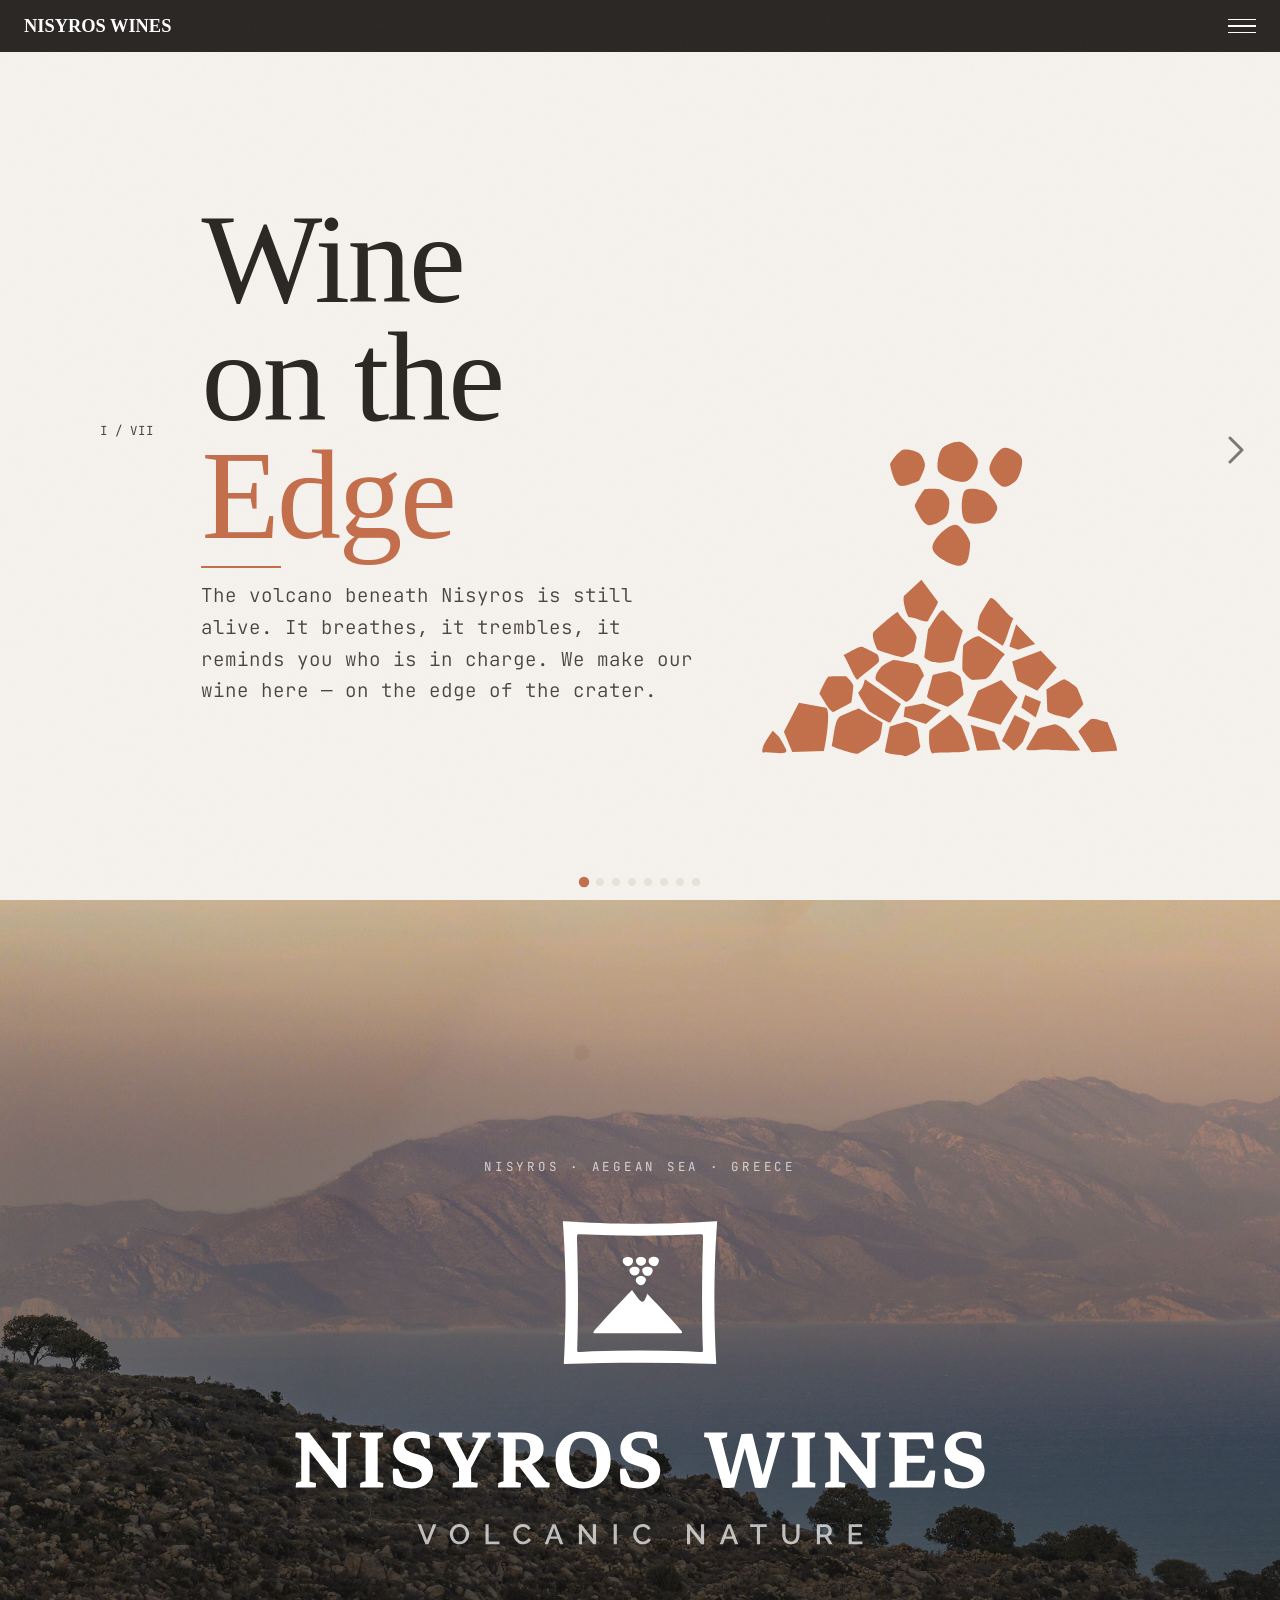
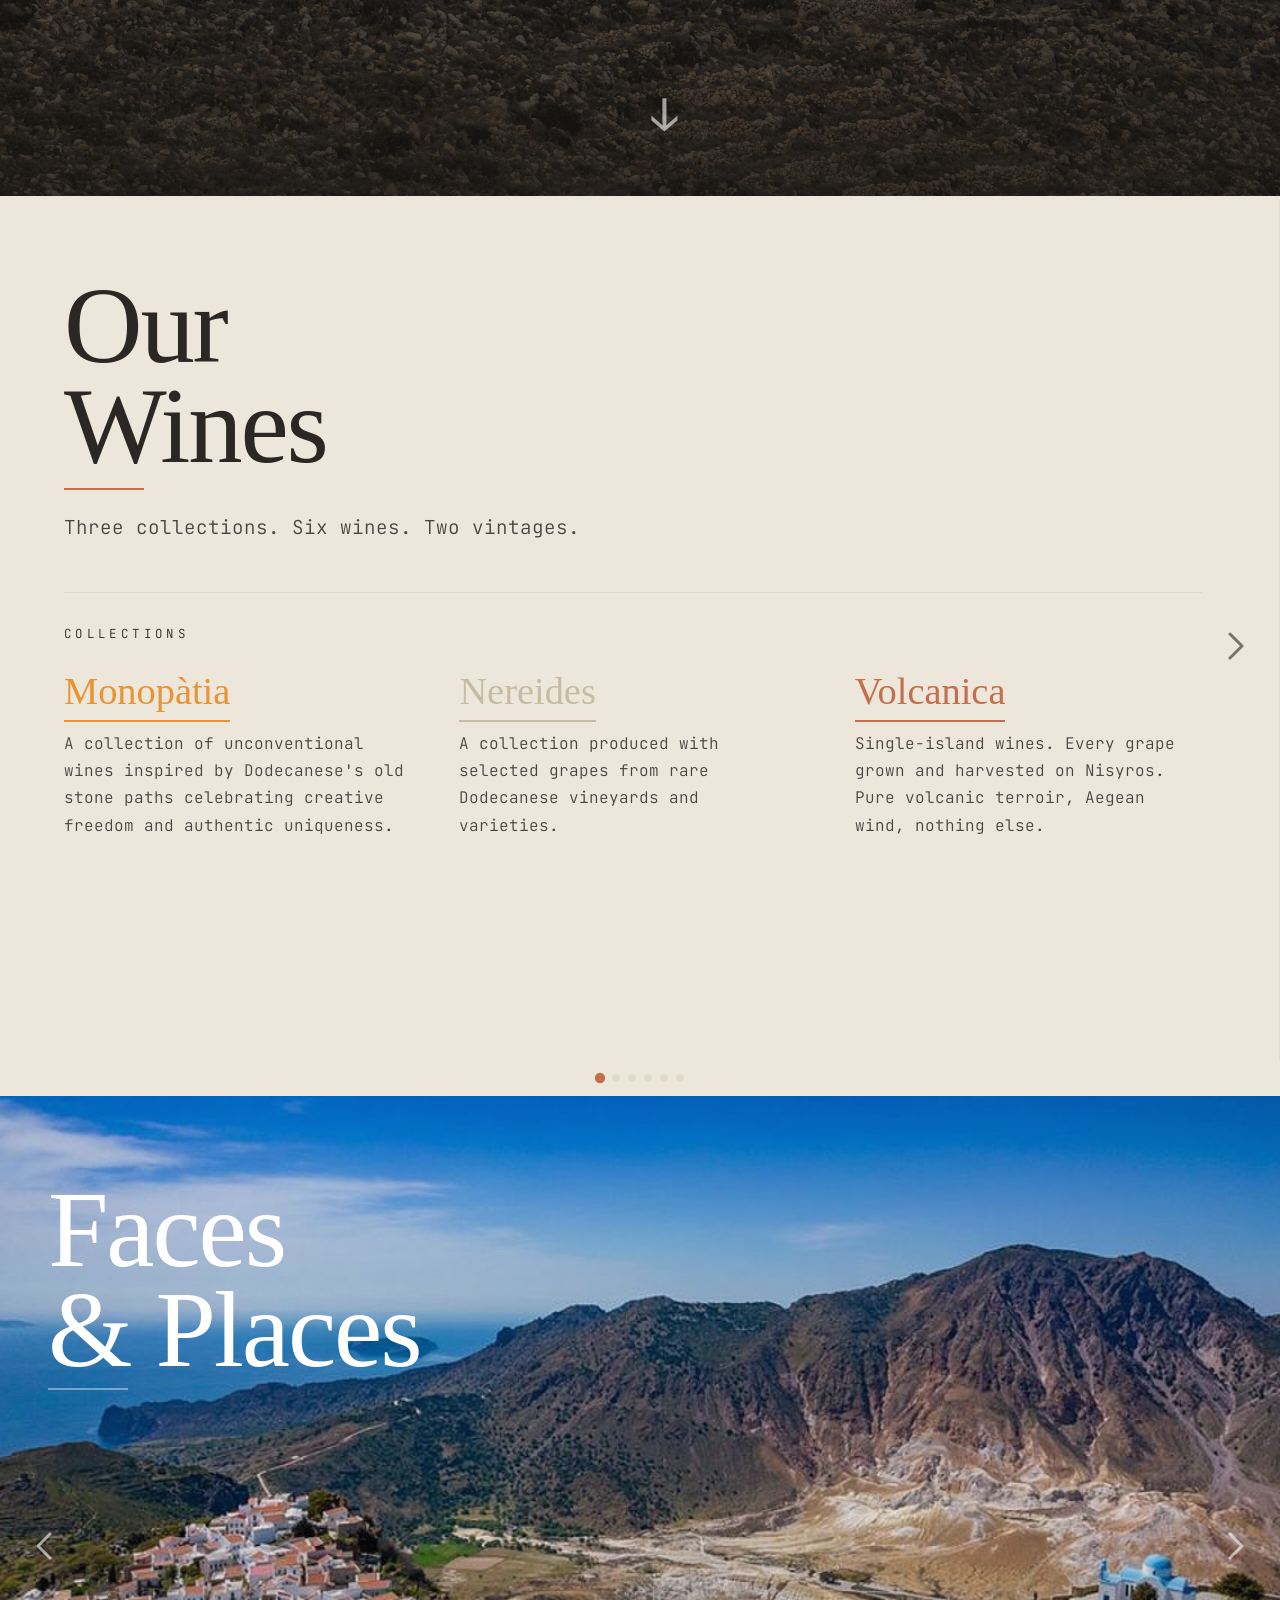
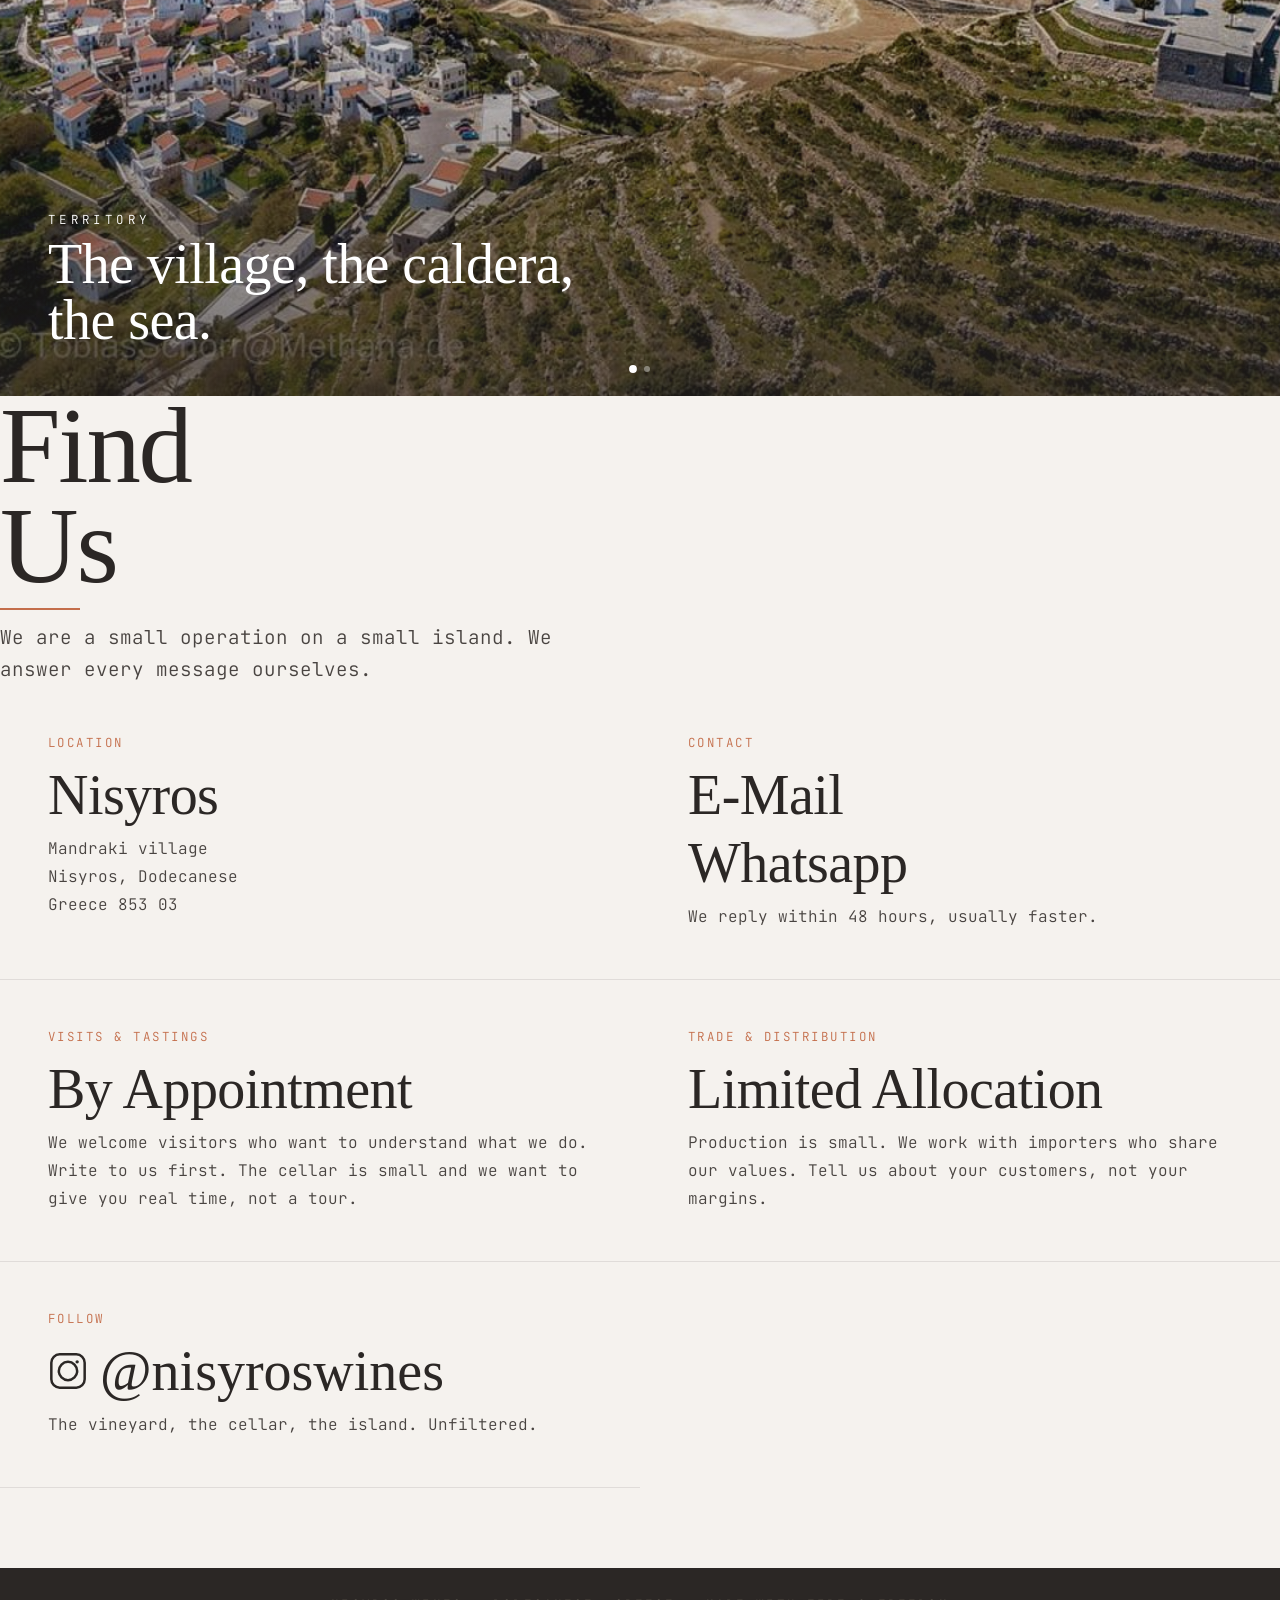
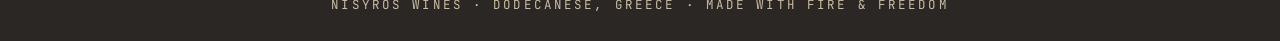
==== nisyros.html @ 57f67a02 "Fix CMS fetch: replace unreliable allorigins.win with robust multi-proxy fallback allorigins.win was" ====
<!DOCTYPE html>
<html lang="en">
<head>
<meta charset="UTF-8">
<meta name="viewport" content="width=device-width, initial-scale=1.0, viewport-fit=cover">
<meta name="theme-color" content="#2B2725">
<title>Nisyros Wines — Volcanic Natural Wine from the Aegean</title>
<meta name="description" content="Nisyros Wines: minimal intervention wines born from volcanic soil on the island of Nisyros, Aegean Sea, Greece.">
<meta property="og:title" content="Nisyros Wines — Volcanic Natural Wine from the Aegean">
<meta property="og:description" content="Minimal intervention wines born from volcanic soil on the island of Nisyros, Aegean Sea, Greece.">
<meta property="og:type" content="website">
<meta property="og:url" content="https://www.nisyroswines.gr">
<meta property="og:image" content="https://lh3.googleusercontent.com/d/1SLpLVik4AbXR2nNONRhFf4LVPL3pqFDf=s1200">
<link rel="icon" href="data:image/svg+xml,<svg xmlns='http://www.w3.org/2000/svg' viewBox='0 0 100 100'><text y='.9em' font-size='90'>🌋</text></svg>">
<link rel="preload" as="image" href="https://lh3.googleusercontent.com/d/1SLpLVik4AbXR2nNONRhFf4LVPL3pqFDf">
<link href="https://use.typekit.net/jyf6llr.css" rel="stylesheet">
<link href="https://fonts.googleapis.com/css2?family=JetBrains+Mono:ital,wght@0,300;0,400;1,300;1,400&display=swap" rel="stylesheet">
<link rel="stylesheet" href="nisyros.css">
</head>
<body class="js-ready">
<!-- ══ NAV ══ -->
<nav id="nav">
  <a href="#hero" class="nav-logo">NISYROS <span>WINES</span></a>
  <button class="hamburger" id="hamburger-btn" aria-label="Menu">
    <span></span><span></span><span></span>
  </button>
</nav>
<div class="nav-overlay" id="nav-overlay">
  <ul class="nav-links" id="nav-links-list">
    <li><a href="#manifesto" class="active">Manifesto</a></li>
    <li><a href="#wines-wrapper">Wines</a></li>
    <li><a href="#faces">Faces</a></li>
    <li><a href="#contact">Contact</a></li>
  </ul>
</div>
<!-- ══ MANIFESTO ══ -->
<span class="section-anchor" id="manifesto"></span>
<div class="hscroll-wrapper" id="manifesto-wrapper">
  <div class="hscroll" id="manifesto-scroll">

    <!-- I: Edge -->
    <section class="page" id="m1">
      <span class="slide-counter">I / VII</span>
      <div class="panel-text">
        <div class="big line1 reveal on">Wine</div>
        <div class="big line2 reveal d1 on">on the</div>
        <div class="big red line3 reveal d2 on">Edge</div>
        <hr class="slash reveal d3 on">
        <p class="quote reveal d3 on">The volcano beneath Nisyros is still alive. It breathes, it trembles, it reminds you who is in charge. We make our wine here — on the edge of the crater.</p>
      </div>
      <div class="panel-illust reveal d2 on">
        <img src="assets/1.svg" alt="Edge illustration">
      </div>
    </section>

    <!-- II: Nothing -->
    <section class="page" id="m2">
      <span class="slide-counter">II / VII</span>
      <div class="panel-text">
        <div class="big md line1 reveal">Almost</div>
        <div class="big md red line2 reveal d1">Nothing</div>
        <hr class="slash reveal d2">
        <p class="quote reveal d2">Minimal intervention is not a technique — it is a form of respect. Our job is to protect without interfering. We step back so the vine can speak.</p>
      </div>
      <div class="panel-illust reveal d2">
        <img src="assets/2.svg" alt="Nothing illustration">
      </div>
    </section>

    <!-- III: defines -->
    <section class="page" id="m3">
      <span class="slide-counter">III / VII</span>
      <div class="panel-text">
        <div class="big sm line1 reveal">No labels</div>
        <div class="big sm red line2 reveal d1">defines</div>
        <div class="big sm line3 reveal d2">Us</div>
        <hr class="slash reveal d3">
        <p class="quote reveal d3">Not Biodynamics. Not Organic. Not Natural with a capital N. We respect these traditions — and we refuse to be imprisoned by them. Labels are for bottles, not for makers.</p>
      </div>
      <div class="panel-illust reveal d2">
        <img src="assets/3.svg" alt="Labels illustration">
      </div>
    </section>

    <!-- IV: Fail -->
    <section class="page" id="m4">
      <span class="slide-counter">IV / VII</span>
      <div class="panel-text">
        <div class="big line1 reveal">We try</div>
        <div class="big line2 reveal d1">things that</div>
        <div class="big red line3 reveal d2">Fail</div>
        <hr class="slash reveal d3">
        <p class="quote reveal d3">We look for rare vineyards, ferment in unusual vessels, blend what shouldn't be blended — and sometimes something extraordinary happens. Failure is part of the vintage.</p>
      </div>
      <div class="panel-illust reveal d2">
        <img src="assets/4.svg" alt="Fail illustration">
      </div>
    </section>

    <!-- V: Land -->
    <section class="page" id="m5">
      <span class="slide-counter">V / VII</span>
      <div class="panel-text">
        <div class="big md line1 reveal">With the</div>
        <div class="big md red line2 reveal d1">Land</div>
        <div class="big md line3 reveal d2">Not Against</div>
        <hr class="slash reveal d3">
        <p class="quote reveal d3">The volcanic soil of Nisyros has sustained life for millennia. We are its caretakers. No shortcuts that poison. No yields that exhaust. The vine must live here long after we are gone.</p>
      </div>
      <div class="panel-illust reveal d2">
        <img src="assets/5.svg" alt="Land illustration">
      </div>
    </section>

    <!-- VI: Alive -->
    <section class="page" id="m6">
      <span class="slide-counter">VI / VII</span>
      <div class="panel-text">
        <div class="big line1 reveal">Wine is</div>
        <div class="big red line2 reveal d1">Alive</div>
        <hr class="slash reveal d2">
        <p class="quote reveal d2">It changes in the bottle, in the glass, across the years. It has moods. It surprises. It rewards patience and punishes haste. We make wine that is unique, authentic, unrepeatable.</p>
      </div>
      <div class="panel-illust reveal d1">
        <img src="assets/6.svg" alt="Alive illustration">
      </div>
    </section>

    <!-- VII: Freedom -->
    <section class="page" id="m7">
      <span class="slide-counter">VII / VII</span>
      <div class="panel-text">
        <div class="big md line1 reveal">Knowledge</div>
        <div class="big md line2 reveal d1">is our</div>
        <div class="big md red line3 reveal d2">Freedom</div>
        <hr class="slash reveal d3">
        <p class="quote reveal d3">We read the books, sat with our elders, learned the local traditions. We studied fermentation kinetics, microbiology, viticulture, chemistry — happening inside every tank, every bottle, every glass. Everything else is a recommendation.</p>
      </div>
      <div class="panel-illust reveal d2">
        <img src="assets/7.svg" alt="Freedom illustration">
      </div>
    </section>

    <!-- CREDO: True. -->
    <section class="page" id="credo">
      <div class="panel-text">
        <div class="big line1 reveal">Not</div>
        <div class="big line2 reveal d1">Perfect.</div>
        <div class="big red line3 reveal d2" style="margin-top:0.08em;">True.</div>
        <hr class="slash reveal d3">
        <p class="sub reveal d3">Born from fire, shaped by freedom, honest about where it comes from. That is the only thing we will ever promise you.</p>
      </div>
      <div class="panel-illust reveal d2">
        <img src="assets/8.svg" alt="True illustration">
      </div>
      <span class="scroll-hint-down reveal d3" data-target="hero">↓</span>
    </section>

  </div>
  <div class="hscroll-dots" id="manifesto-dots"></div>
  <!-- chevrons injected by JS -->
</div>
<!-- ══ HERO ══ -->
<section id="hero">
  <div class="hero-bg"></div>
  <div>
    <p class="location reveal">Nisyros · Aegean Sea · Greece</p>
    <svg class="hero-logo reveal d1" xmlns="http://www.w3.org/2000/svg" viewBox="0 0 311.811 153.071" aria-label="Nisyros Wines" role="img">
      <g class="logo-wordmark">
        <path d="M18.906,98.669h8.418l-.149,2.006c-.663.295-1.381.548-2.154.76v21.769c-1.007.165-2.187.206-3.54.124l-12.775-16.294v13.543l2.896.548-.149,2.055H2.516l.173-2.005c.63-.271,1.401-.525,2.303-.765v-18.766l-2.6-.919.149-2.055h5.967l12.8,16.365v-13.749l-2.575-.562.173-2.055ZM39.05,118.772v-17.339c.894-.238,1.664-.491,2.302-.759l.149-2.006h-10.274l-.149,2.055,2.575.562v19.123c-.905.24-1.684.495-2.327.766l-.149,2.005h10.274l.149-2.055-2.55-.556v-1.796ZM63.699,115.751c0-3.433-2.088-5.81-6.264-7.13l-2.748-.842c-1.337-.429-2.311-.936-2.921-1.523-.611-.586-.916-1.316-.916-2.191,0-1.997,1.221-2.996,3.664-2.996,1.103,0,2.246.206,3.43.614l1.893,4.065h2.426c.132-1.766.041-3.73-.272-5.892-2.063-1.056-4.366-1.584-6.908-1.584-2.806,0-5.034.689-6.685,2.067-1.651,1.378-2.476,3.231-2.476,5.558,0,3.516,2.137,5.942,6.412,7.279l2.723.842c1.271.396,2.191.871,2.76,1.424.57.553.854,1.259.854,2.117,0,1.024-.363,1.816-1.089,2.377-.726.562-1.758.842-3.095.842-1.305,0-2.585-.248-3.843-.732l-2.421-5.284h-2.327c-.215,1.816-.124,4.027.272,6.635,1.981,1.453,4.564,2.179,7.749,2.179,2.987,0,5.364-.706,7.13-2.117,1.766-1.411,2.649-3.313,2.649-5.707ZM80.674,118.772v-4.255l6.86-13.203c.157-.044.318-.087.468-.133.511-.157.941-.326,1.287-.507l.149-2.006h-8.096l-.173,2.055,2.747.534-4.925,10.046-4.952-9.863c1.082-.227,1.925-.467,2.525-.718l.149-2.055h-10.274l-.149,2.055,1.97.385,7.017,13.533v5.783c-.365.072-.726.15-1.077.242-.603.157-1.143.326-1.622.508l-.173,2.005h11.067l.173-2.055-2.971-.555v-1.797ZM115.548,123.179h-6.338l-7.002-9.26c-.548,0-1.114-.016-1.688-.038v6.689l2.352.554-.149,2.055h-10.076l.149-2.005c.644-.271,1.422-.525,2.327-.766v-19.123l-2.575-.562.149-2.055h10.423c3.169,0,5.604.611,7.304,1.832,1.7,1.222,2.55,2.98,2.55,5.273,0,2.014-.648,3.673-1.943,4.976-.854.859-1.944,1.506-3.26,1.95l6.359,8.032,1.568.292-.149,2.154ZM100.52,111.116c.738.034,1.466.055,2.179.055,2.905,0,4.357-1.609,4.357-4.828,0-3.119-1.386-4.679-4.159-4.679h-2.377v9.452ZM141.287,104.177c1.007,1.89,1.51,4.131,1.51,6.722s-.504,4.84-1.51,6.746c-1.007,1.907-2.426,3.379-4.258,4.42-1.832,1.039-4.011,1.56-6.536,1.56-2.492,0-4.654-.52-6.487-1.56-1.832-1.04-3.247-2.509-4.246-4.407-.999-1.897-1.498-4.134-1.498-6.709,0-2.591.499-4.84,1.498-6.746.999-1.907,2.418-3.38,4.258-4.419,1.84-1.04,4.007-1.56,6.499-1.56s4.658.52,6.499,1.56c1.84,1.039,3.264,2.505,4.271,4.394ZM136.658,111.865c0-3.433-.582-6.074-1.746-7.922-1.163-1.848-2.826-2.773-4.988-2.773-3.681,0-5.521,2.938-5.521,8.814,0,3.433.582,6.074,1.745,7.922,1.164,1.849,2.826,2.773,4.989,2.773,3.68,0,5.521-2.938,5.521-8.814ZM158.658,108.621l-2.748-.842c-1.337-.429-2.311-.936-2.921-1.523-.611-.586-.916-1.316-.916-2.191,0-1.997,1.221-2.996,3.664-2.996,1.103,0,2.247.206,3.43.614l1.893,4.065h2.426c.132-1.766.041-3.73-.273-5.892-2.063-1.056-4.366-1.584-6.907-1.584-2.806,0-5.034.689-6.685,2.067-1.651,1.378-2.476,3.231-2.476,5.558,0,3.516,2.137,5.942,6.412,7.279l2.723.842c1.271.396,2.191.871,2.761,1.424.57.553.854,1.259.854,2.117,0,1.024-.363,1.816-1.089,2.377-.726.562-1.758.842-3.095.842-1.305,0-2.586-.248-3.843-.732l-2.421-5.284h-2.327c-.215,1.816-.124,4.027.273,6.635,1.981,1.453,4.563,2.179,7.749,2.179,2.987,0,5.364-.706,7.13-2.117,1.766-1.411,2.649-3.313,2.649-5.707,0-3.433-2.088-5.81-6.264-7.13ZM220.203,100.674l.173-2.006h-8.022l-.149,2.055,2.7.532-4.332,16.391-4.632-18.383c-.809-.033-1.647-.037-2.513-.012-.867.025-1.655.078-2.364.161l-4.747,18.18-4.18-16.153c1.077-.227,1.917-.465,2.514-.715l.149-2.055h-10.225l-.149,2.055,2.007.386,6.386,22.218c.825.05,1.708.062,2.649.037.941-.025,1.758-.079,2.451-.161l4.672-17.519,4.513,17.643c.809.05,1.688.062,2.637.037.949-.025,1.762-.079,2.439-.161l6.294-21.897c.161-.045.326-.088.477-.137.503-.165.92-.33,1.251-.495ZM231.509,118.772v-17.339c.895-.238,1.664-.491,2.303-.759l.149-2.006h-10.275l-.149,2.055,2.575.562v19.123c-.905.24-1.684.495-2.327.766l-.149,2.005h10.275l.149-2.055-2.55-.556v-1.796ZM254.499,100.723l2.575.562v13.749l-12.8-16.365h-5.967l-.149,2.055,2.6.919v18.766c-.902.24-1.672.495-2.303.765l-.173,2.005h8.937l.149-2.055-2.896-.548v-13.543l12.775,16.294c1.353.082,2.533.041,3.54-.124v-21.769c.773-.212,1.491-.466,2.154-.76l.149-2.006h-8.418l-.173,2.055ZM284.992,115.603l-2.567,4.58h-7.658v-7.997h7.873l.248-3.169h-8.121v-7.353h7.424l1.91,4.134h2.451c.082-1.122.082-2.303,0-3.54-.083-1.238-.248-2.435-.495-3.59h-19.113l-.149,2.055,2.575.562v19.123c-.905.24-1.684.495-2.327.766l-.149,2.005h19.435c.379-1.32.66-2.653.842-3.998.181-1.345.256-2.538.223-3.577h-2.402ZM303.155,108.621l-2.748-.842c-1.337-.429-2.311-.936-2.921-1.523-.611-.586-.916-1.316-.916-2.191,0-1.997,1.221-2.996,3.664-2.996,1.103,0,2.247.206,3.43.614l1.893,4.065h2.426c.132-1.766.041-3.73-.273-5.892-2.063-1.056-4.366-1.584-6.907-1.584-2.806,0-5.034.689-6.685,2.067-1.651,1.378-2.476,3.231-2.476,5.558,0,3.516,2.137,5.942,6.412,7.279l2.723.842c1.271.396,2.191.871,2.761,1.424.57.553.854,1.259.854,2.117,0,1.024-.363,1.816-1.089,2.377-.726.562-1.758.842-3.095.842-1.305,0-2.586-.248-3.843-.732l-2.421-5.284h-2.327c-.215,1.816-.124,4.027.273,6.635,1.981,1.453,4.563,2.179,7.749,2.179,2.987,0,5.364-.706,7.13-2.117,1.766-1.411,2.649-3.313,2.649-5.707,0-3.433-2.088-5.81-6.264-7.13ZM121.523,4.608v-.037c.222,0,.407.037.629.037,10.067.74,21.355,1.11,33.79,1.11s23.65-.37,33.716-1.11c.222,0,.444-.037.629-.037v.037c-1.48,20.022-1.665,41.192-.407,63.546-11.473-.37-22.909-.592-34.271-.592-11.029,0-22.28.222-33.642.592,1.221-22.354,1.036-43.524-.444-63.546ZM127.815,11.788c.592,18.246.592,34.901.111,50.038v.444c0,.481.481.666,1.517.555l5.403-.296c6.995-.259,13.953-.407,20.948-.407,7.143,0,14.175.148,21.17.407l5.404.296c1.036.111,1.554-.074,1.517-.555l.037.037v-.481c-.518-15.137-.481-31.792.074-50.038,0-.185,0-.481-.037-.777-.111-.333-.296-.518-.518-.629-.185-.074-.555-.074-1.147-.037-8.697.37-17.506.592-26.351.629h-.074c-8.845-.037-17.654-.259-26.351-.629-.555-.037-.962-.037-1.184.037-.185.111-.37.296-.481.629,0,.296-.037.592-.037.777ZM160.495,23.853c.518.481,1.073.703,1.739.703.629-.037,1.11-.296,1.48-.74.37-.481.555-1.036.629-1.628,0-.592-.259-1.073-.777-1.406-.555-.333-1.11-.481-1.777-.407-.629.074-1.147.259-1.517.555-.37.333-.555.777-.555,1.332s.222,1.11.777,1.591ZM154.758,23.742c.37.37.888.592,1.443.666.555.037,1.11-.148,1.591-.592.555-.518.814-1.036.814-1.591s-.222-.999-.703-1.332c-.37-.259-.925-.407-1.665-.407-.666,0-1.221.222-1.665.592-.37.407-.555.851-.481,1.332.074.481.296.925.666,1.332ZM156.905,26.629c.074.555.296,1.073.666,1.517.407.444.962.666,1.628.703.703.037,1.258-.185,1.665-.666.444-.481.666-.999.703-1.554,0-.592-.222-1.036-.703-1.332-.407-.333-.962-.481-1.665-.518-.666,0-1.221.148-1.702.518-.481.37-.703.814-.592,1.332ZM149.022,23.853c.444.481.999.703,1.629.666.592-.074,1.11-.296,1.517-.703.37-.481.592-.999.629-1.48.074-.518-.111-.962-.592-1.369-.481-.333-1.073-.518-1.703-.481-.666,0-1.184.148-1.628.444-.444.333-.666.777-.666,1.332s.259,1.11.814,1.591ZM151.242,26.555c0,.555.259,1.073.703,1.517.481.481,1.036.666,1.665.666.592-.037,1.11-.259,1.517-.666.333-.481.555-.962.592-1.48.074-.481-.074-.925-.518-1.295-.444-.333-.925-.518-1.554-.518-.666,0-1.221.185-1.665.518-.481.296-.74.74-.74,1.258ZM156.276,28.997c-.592,0-1.147.185-1.554.481-.444.333-.703.74-.703,1.295s.259,1.073.777,1.554c.037.074.148.111.185.185.444.37.925.555,1.443.555.444-.074.888-.259,1.221-.555.074-.074.148-.148.222-.259.407-.444.592-.925.666-1.406.074-.518-.148-.962-.629-1.295-.444-.37-.962-.555-1.628-.555ZM135.402,54.497h38.824s.074,0,.074-.037c.259-.037.37-.222.333-.518-.074-.185-.222-.37-.333-.555s-.259-.333-.37-.518c-3.886-4.441-8.845-9.771-14.804-15.988-.407,1.258-.777,2.147-1.147,2.739-.37.518-.74.777-1.11.777-.37-.074-.851-.444-1.48-1.11-.629-.74-1.628-2.073-2.961-3.997h-.185c-5.366,5.589-9.438,9.956-12.25,13.028-2.813,3.072-4.404,4.848-4.626,5.255-.296.444-.296.74.037.925Z"></path>
      </g>
      <g class="logo-baseline">
        <path d="M61.014,146.713l-2.693-7.21h-1.497l3.523,8.934h1.334l3.511-8.934h-1.497l-2.68,7.21ZM79.48,142.334c.205.537.309,1.086.309,1.648,0,.596-.107,1.164-.321,1.705s-.514,1.024-.9,1.447-.841.757-1.365,1c-.524.244-1.093.365-1.705.365-.646,0-1.229-.126-1.749-.377-.52-.252-.969-.593-1.347-1.026-.377-.432-.669-.918-.875-1.46-.205-.541-.308-1.097-.308-1.667,0-.595.109-1.164.327-1.705.218-.541.52-1.024.906-1.447.386-.424.841-.759,1.365-1.007s1.093-.371,1.705-.371c.638,0,1.219.13,1.743.39.524.26.973.608,1.347,1.045.373.436.662.923.868,1.459ZM78.342,143.97c0-.419-.065-.824-.195-1.214-.13-.39-.321-.738-.573-1.045s-.552-.548-.9-.724-.736-.264-1.164-.264c-.453,0-.856.092-1.208.277-.353.185-.651.432-.893.742-.244.31-.43.659-.56,1.045-.13.386-.195.78-.195,1.183,0,.42.067.827.202,1.221.134.395.325.745.573,1.051.247.306.547.547.9.724.352.176.746.264,1.183.264.453,0,.856-.092,1.208-.277.352-.185.648-.434.887-.749.239-.314.422-.667.548-1.057.126-.39.189-.782.189-1.177ZM88.496,139.503h-1.41v8.934h6.204v-1.246h-4.794v-7.688ZM105.541,146.606c-.264.214-.552.371-.862.472-.311.1-.609.151-.893.151-.42,0-.806-.088-1.158-.264-.352-.176-.656-.417-.912-.724s-.455-.659-.598-1.057c-.142-.398-.214-.812-.214-1.239,0-.386.061-.772.183-1.158.121-.386.302-.734.541-1.045.239-.31.535-.56.887-.749.352-.189.763-.283,1.233-.283.285,0,.576.042.874.126s.575.231.831.441.468.495.636.855l1.107-.742c-.285-.57-.721-1.038-1.308-1.403-.587-.365-1.284-.547-2.089-.547-.679,0-1.288.128-1.824.383-.537.256-.992.6-1.365,1.032-.373.432-.656.91-.849,1.435-.193.524-.289,1.059-.289,1.604,0,.562.105,1.118.314,1.668s.503,1.044.881,1.485c.378.44.826.793,1.346,1.057.52.265,1.095.396,1.724.396.47,0,.946-.08,1.428-.239.482-.159.919-.394,1.308-.705.39-.31.677-.688.862-1.133l-1.17-.667c-.151.352-.359.635-.623.849ZM118.269,139.503l3.473,8.934h-1.485l-.873-2.428h-3.573l-.877,2.428h-1.497l3.498-8.934h1.334ZM119.009,144.965l-1.407-3.914-1.414,3.914h2.82ZM134.904,145.958l-5.059-6.455h-1.158v8.934h1.409v-6.317l4.996,6.317h1.233v-8.922h-1.422v6.443ZM144.178,148.437h1.41v-8.934h-1.41v8.934ZM158.944,146.606c-.264.214-.552.371-.862.472-.311.1-.609.151-.893.151-.42,0-.806-.088-1.158-.264-.352-.176-.656-.417-.912-.724s-.455-.659-.598-1.057c-.142-.398-.214-.812-.214-1.239,0-.386.061-.772.183-1.158.121-.386.302-.734.541-1.045.239-.31.535-.56.887-.749.352-.189.763-.283,1.233-.283.285,0,.576.042.874.126s.575.231.831.441.468.495.636.855l1.107-.742c-.285-.57-.721-1.038-1.308-1.403-.587-.365-1.284-.547-2.089-.547-.679,0-1.288.128-1.824.383-.537.256-.992.6-1.365,1.032-.373.432-.656.91-.849,1.435-.193.524-.289,1.059-.289,1.604,0,.562.105,1.118.314,1.668.21.549.503,1.044.881,1.485.378.44.826.793,1.346,1.057.52.265,1.095.396,1.724.396.47,0,.946-.08,1.428-.239.482-.159.919-.394,1.308-.705.39-.31.677-.688.862-1.133l-1.17-.667c-.151.352-.359.635-.623.849ZM183.048,145.958l-5.059-6.455h-1.158v8.934h1.409v-6.317l4.996,6.317h1.233v-8.922h-1.422v6.443ZM196.235,139.503l3.473,8.934h-1.485l-.873-2.428h-3.572l-.877,2.428h-1.497l3.498-8.934h1.334ZM196.975,144.965l-1.407-3.914-1.413,3.914h2.82ZM204.993,140.749h2.982v7.689h1.422v-7.689h2.97v-1.245h-7.374v1.245ZM225.567,144.033c0,.403-.042.793-.126,1.17-.084.378-.216.72-.396,1.026s-.428.549-.742.73c-.314.181-.707.271-1.176.271-.462,0-.85-.088-1.164-.264-.314-.176-.564-.415-.749-.717-.185-.302-.319-.644-.403-1.025s-.126-.778-.126-1.189v-4.53h-1.409v4.53c0,.579.069,1.137.208,1.674.138.537.356,1.015.654,1.435.298.42.692.751,1.183.994.491.244,1.093.365,1.806.365.696,0,1.288-.117,1.774-.352.486-.235.883-.556,1.189-.962.306-.407.533-.881.679-1.422.147-.541.22-1.118.22-1.731v-4.53h-1.422v4.53ZM239.611,145.04l2.101,3.397h-1.586l-1.938-3.108h-2.077v3.108h-1.409v-8.934h3.888c.403,0,.771.084,1.107.252.336.168.627.39.875.667s.441.587.579.931c.139.344.208.696.208,1.057,0,.394-.071.772-.214,1.133-.143.361-.346.671-.61.931-.264.26-.573.449-.925.566ZM239.749,143.247c.118-.256.176-.535.176-.837,0-.31-.067-.589-.201-.837-.134-.247-.308-.447-.522-.598s-.447-.227-.698-.227h-2.391v3.335h2.466c.26,0,.491-.076.692-.227.201-.151.36-.354.478-.61ZM250.268,144.461h3.989v-1.17h-3.989v-2.542h4.606v-1.245h-6.015v8.934h6.128v-1.246h-4.719v-2.731Z"></path>
      </g>
    </svg>
  </div>
  <span class="scroll-hint-down reveal d2" data-target="wines-wrapper">↓</span>
</section>
<!-- ══ WINES ══ -->
<div class="hscroll-wrapper" id="wines-wrapper">
  <div class="hscroll" id="wines-scroll">

    <div class="wine-card wines-intro-card">
      <div class="wine-card-inner">
        <div class="big md reveal on">Our</div>
        <div class="big md reveal d1 on">Wines</div>
        <hr class="slash reveal d2 on">
        <p class="quote reveal d2 on" id="wines-subtitle">Three collections. Six wines. Two vintages.</p>
        <div style="margin-top:48px;padding-top:32px;border-top:1px solid rgba(41,37,35,0.08);">
          <p class="collections-label">Collections</p>
          <div class="collections-grid">
            <div class="collection-item">
              <h3 class="collection-name" id="coll-1-name" style="color:#EA9332;">Monopàtia</h3>
              <p class="collection-desc" id="coll-1-desc">A collection of unconventional wines inspired by Dodecanese's old stone paths celebrating creative freedom and authentic uniqueness.</p>
            </div>
            <div class="collection-item">
              <h3 class="collection-name" id="coll-2-name" style="color:#C7BCA3;">Nereides</h3>
              <p class="collection-desc" id="coll-2-desc">A collection produced with selected grapes from rare Dodecanese vineyards and varieties.</p>
            </div>
            <div class="collection-item">
              <h3 class="collection-name" id="coll-3-name" style="color:#C46E4B;">Volcanica</h3>
              <p class="collection-desc" id="coll-3-desc">Single-island wines. Every grape grown and harvested on Nisyros. Pure volcanic terroir, Aegean wind, nothing else.</p>
            </div>
          </div>
        </div>
      </div>
    </div>

    <div id="wines-container" style="display:contents;">
      <article class="wine-card reveal" id="w1" data-collection="nereides">
        <div class="wine-card-inner">
          <p class="wine-number">01 — WHITE <span class="wine-collection">Nereides</span></p>
          <div class="wine-name">3 2 1...</div>
          <div class="wine-vintages"><span class="wine-vintage-year">2024</span><span class="wine-vintage-sep"></span><span class="wine-vintage-year">2025</span></div>
          <p class="wine-type">Athiri</p>
          <hr class="wine-slash">
          <div class="wine-body"><div class="wine-body-section"><p class="wine-body-label">Story</p><p class="wine-body-text">The moment before it begins. Dry-farmed Athiri from old Dodecanesian terraces — hand-tended, extremely low yields, harvested when the decision can no longer be delayed.</p></div><div class="wine-body-section"><p class="wine-body-label">Winemaking</p><p class="wine-body-text">Minimal intervention. Whole-cluster pressed, temperature-controlled ferment in stainless steel. Nothing added, nothing removed.</p></div><div class="wine-body-section"><p class="wine-body-label">Tasting Notes</p><p class="wine-body-text">Bone dry, precise, saline. Citrus pith, green almond, chalky minerality.</p></div></div>
          <div class="wine-specs wine-specs-row1"><div class="wine-spec">Athiri 100%</div><div class="wine-spec">Dry-farmed · Hand-harvested</div><div class="wine-spec">Minimal intervention</div></div>
          <div class="wine-specs wine-specs-row2"><div class="wine-spec">PGI Dodecanese</div><div class="wine-spec">Nereides collection</div></div>
        </div>
        <div class="wine-bottle-area"><img src="https://lh3.googleusercontent.com/d/1g7t5Te6RXps8tujbpruPZcxvAk5jobiU=s1600" alt="3 2 1... bottle" loading="lazy"></div>
      </article>
      <article class="wine-card reveal" id="w2" data-collection="nereides">
        <div class="wine-card-inner">
          <p class="wine-number">02 — ROSÉ <span class="wine-collection">Nereides</span></p>
          <div class="wine-name">40 Milia Konda</div>
          <div class="wine-vintages"><span class="wine-vintage-year">2025</span></div>
          <p class="wine-type">Athiri · Mandilaria</p>
          <hr class="wine-slash">
          <div class="wine-body"><div class="wine-body-section"><p class="wine-body-label">Story</p><p class="wine-body-text">40 nautical miles — the distance from Nisyros to the nearest mainland coast. That is how far you are from anything ordinary when you drink this wine.</p></div><div class="wine-body-section"><p class="wine-body-label">Winemaking</p><p class="wine-body-text">Mavrothiriko and Assyrtiko from old dry-farmed terraces. Extended maceration, gentle extraction, aged in used oak.</p></div><div class="wine-body-section"><p class="wine-body-label">Tasting Notes</p><p class="wine-body-text">Iron, dark cherry, volcanic dust. Firm tannins and a long, mineral-driven finish.</p></div></div>
          <div class="wine-specs wine-specs-row1"><div class="wine-spec">Mavrothiriko · Assyrtiko</div><div class="wine-spec">Dry-farmed old vines</div><div class="wine-spec">Volcanic terraces</div></div>
          <div class="wine-specs wine-specs-row2"><div class="wine-spec">PGI Dodecanese</div><div class="wine-spec">Nereides collection</div></div>
        </div>
        <div class="wine-bottle-area"><img src="https://lh3.googleusercontent.com/d/1g7t5Te6RXps8tujbpruPZcxvAk5jobiU=s1600" alt="40 Milia Konda bottle" loading="lazy"></div>
      </article>
      <article class="wine-card reveal" id="w3" data-collection="volcanica">
        <div class="wine-card-inner">
          <p class="wine-number">03 — ROSÉ <span class="wine-collection">Volcanica</span></p>
          <div class="wine-name">Roudià</div>
          <div class="wine-vintages"><span class="wine-vintage-year">2025</span></div>
          <p class="wine-type">Mandilaria · Athiri · Rosé</p>
          <hr class="wine-slash">
          <div class="wine-body"><div class="wine-body-section"><p class="wine-body-label">Story</p><p class="wine-body-text">In the Dodecanese, the pomegranate is called 'roudia.' Like its fruit, this wine reveals a deep, jewelled red.</p></div><div class="wine-body-section"><p class="wine-body-label">Winemaking</p><p class="wine-body-text">Mandilaria and Athiri, co-fermented, harvested early for pure fruit energy. Semi-carbonic, indigenous yeasts, zero compromise.</p></div><div class="wine-body-section"><p class="wine-body-label">Tasting Notes</p><p class="wine-body-text">Drink chilled. Here's to endless summer sunsets.</p></div></div>
          <div class="wine-specs wine-specs-row1"><div class="wine-spec">Mandilaria · Athiri</div><div class="wine-spec">Co-fermented</div><div class="wine-spec">Volcanic iron soil</div></div>
          <div class="wine-specs wine-specs-row2"><div class="wine-spec">Minimal SO₂</div><div class="wine-spec">Volcanica collection</div></div>
        </div>
        <div class="wine-bottle-area"><img src="https://lh3.googleusercontent.com/d/1g7t5Te6RXps8tujbpruPZcxvAk5jobiU=s1600" alt="Roudià bottle" loading="lazy"></div>
      </article>
      <article class="wine-card reveal" id="w4" data-collection="monopatia">
        <div class="wine-card-inner">
          <p class="wine-number">04 — WHITE <span class="wine-collection">Monopatia</span></p>
          <div class="wine-name">Apiri</div>
          <div class="wine-vintages"><span class="wine-vintage-year">2024</span><span class="wine-vintage-sep"></span><span class="wine-vintage-year">2025</span></div>
          <p class="wine-type">Athiri · Amphora White</p>
          <hr class="wine-slash">
          <div class="wine-body"><div class="wine-body-section"><p class="wine-body-label">Story</p><p class="wine-body-text">The warm air that breathes through the cracks of the volcano is called Apyri. This wine takes its name from that breath.</p></div><div class="wine-body-section"><p class="wine-body-label">Winemaking</p><p class="wine-body-text">Athiri, part skin-contact, rested in amphora. Unclarified, unfiltered. Wild ferment, no additions.</p></div><div class="wine-body-section"><p class="wine-body-label">Tasting Notes</p><p class="wine-body-text">Golden amber with copper glints. Beeswax, dried herbs, white peach. Textured palate with saline finish.</p></div></div>
          <div class="wine-specs wine-specs-row1"><div class="wine-spec">Athiri blend</div><div class="wine-spec">Partial skin contact</div><div class="wine-spec">Wild ferment · Amphora</div></div>
          <div class="wine-specs wine-specs-row2"><div class="wine-spec">Unclarified · Unfiltered</div><div class="wine-spec">Monopatia collection</div></div>
        </div>
        <div class="wine-bottle-area"><img src="https://lh3.googleusercontent.com/d/1dCMUZcjrd3fV0TIjlLmV5ZBSLBtBoLh5=s1600" alt="Apiri bottle" loading="lazy"></div>
      </article>
      <article class="wine-card reveal" id="w5" data-collection="monopatia">
        <div class="wine-card-inner">
          <p class="wine-number">05 — WHITE <span class="wine-collection">Monopatia</span></p>
          <div class="wine-name">Atmida</div>
          <div class="wine-vintages"><span class="wine-vintage-year">2025</span></div>
          <p class="wine-type">Athiri · Volcano's Breath</p>
          <hr class="wine-slash">
          <div class="wine-body"><div class="wine-body-section"><p class="wine-body-label">Story</p><p class="wine-body-text">Atmida means steam — the vapour that rises from the ground on cool mornings, the breath the volcano never fully holds back.</p></div><div class="wine-body-section"><p class="wine-body-label">Winemaking</p><p class="wine-body-text">Crushed barefoot, indigenous yeasts, rested in amphora.</p></div><div class="wine-body-section"><p class="wine-body-label">Tasting Notes</p><p class="wine-body-text">Copper glow, wild strawberry, volcanic minerality. A sip as wild as the land it comes from.</p></div></div>
          <div class="wine-specs wine-specs-row1"><div class="wine-spec">Athiri 100%</div><div class="wine-spec">Extended skin contact</div><div class="wine-spec">Wild ferment</div></div>
          <div class="wine-specs wine-specs-row2"><div class="wine-spec">Unclarified</div><div class="wine-spec">Monopatia collection</div></div>
        </div>
        <div class="wine-bottle-area"><img src="https://lh3.googleusercontent.com/d/1g7t5Te6RXps8tujbpruPZcxvAk5jobiU=s1600" alt="Atmida bottle" loading="lazy"></div>
      </article>
    </div>

  </div>
  <div class="hscroll-dots wines-dots" id="wines-dots"></div>
  <!-- chevrons injected by JS -->
</div>
<!-- ══ FACES — fullscreen slideshow ══ -->
<section id="faces">
  <div class="faces-slideshow" id="faces-slideshow">

    <div class="faces-slide active" id="fslide-0">
      <img src="assets/NW-01-caldera.jpg" alt="Village and caldera, Nisyros" loading="eager">
      <div class="faces-slide-overlay"></div>
      <div class="faces-slide-caption">
        <p class="faces-slide-label">Territory</p>
        <p class="faces-slide-text">The village, the caldera,<br>the sea.</p>
      </div>
    </div>

    <div class="faces-slide" id="fslide-1">
      <img src="assets/NW-02-terraces.jpg" alt="Stefanos crater, Nisyros" loading="lazy">
      <div class="faces-slide-overlay"></div>
      <div class="faces-slide-caption">
        <p class="faces-slide-label">Volcano</p>
        <p class="faces-slide-text">Inside the crater.<br>Still breathing.</p>
      </div>
    </div>

    <div class="faces-header-overlay">
      <div class="big md">Faces</div>
      <div class="big md">&amp; Places</div>
      <hr class="slash" style="margin-top:8px;">
    </div>

    <div class="faces-prev" id="faces-prev">
      <svg viewBox="0 0 24 24"><polyline points="15 18 9 12 15 6"></polyline></svg>
    </div>
    <div class="faces-next" id="faces-next">
      <svg viewBox="0 0 24 24"><polyline points="9 6 15 12 9 18"></polyline></svg>
    </div>

    <div class="faces-dots" id="faces-dots">
      <div class="faces-dot active" data-idx="0"></div>
      <div class="faces-dot" data-idx="1"></div>
    </div>

  </div>
</section>
<!-- ══ CONTACT ══ -->
<section id="contact">
  <div class="section-header">
    <div class="big md reveal">Find</div>
    <div class="big md reveal d1">Us</div>
    <hr class="slash reveal d2">
    <p class="quote reveal d2">We are a small operation on a small island. We answer every message ourselves.</p>
  </div>
  <div class="contact-grid">

    <div class="contact-block reveal" id="contact-loc">
      <p class="contact-label">Location</p>
      <div class="contact-value">Nisyros</div>
      <p class="contact-sub">Mandraki village<br>Nisyros, Dodecanese<br>Greece 853 03</p>
    </div>

    <div class="contact-block reveal d1" id="contact-reach">
      <p class="contact-label">Contact</p>
      <div class="contact-value"><a href="mailto:hello@nisyroswines.gr">e-mail</a></div>
      <div class="contact-value"><a href="https://wa.me/393467069610" target="_blank" rel="noopener">whatsapp</a></div>
      <p class="contact-sub" style="margin-top:12px;">We reply within 48 hours, usually faster.</p>
    </div>

    <div class="contact-block reveal d2" id="contact-visits">
      <p class="contact-label">Visits &amp; Tastings</p>
      <div class="contact-value contact-value--sm">By appointment</div>
      <p class="contact-sub">We welcome visitors who want to understand what we do. Write to us first. The cellar is small and we want to give you real time, not a tour.</p>
    </div>

    <div class="contact-block reveal d3" id="contact-trade">
      <p class="contact-label">Trade &amp; Distribution</p>
      <div class="contact-value contact-value--sm">Limited allocation</div>
      <p class="contact-sub">Production is small. We work with importers who share our values. Tell us about your customers, not your margins.</p>
    </div>

    <div class="contact-block reveal d3" id="contact-social">
      <p class="contact-label">Follow</p>
      <a href="https://www.instagram.com/nisyroswines/" target="_blank" rel="noopener" class="contact-social-link">
        <svg viewBox="0 0 24 24" fill="none" stroke="currentColor" stroke-width="1.5" stroke-linecap="round" stroke-linejoin="round"><rect x="2" y="2" width="20" height="20" rx="5"></rect><circle cx="12" cy="12" r="5.5"></circle><circle cx="17.5" cy="6.5" r="1" fill="currentColor" stroke="none"></circle></svg>
        <span class="contact-social-name">@nisyroswines</span>
      </a>
      <p class="contact-sub" style="margin-top:12px;">The vineyard, the cellar, the island. Unfiltered.</p>
    </div>

  </div>
</section>

<footer>Nisyros Wines · Dodecanese, Greece · Made with fire &amp; freedom</footer>

<script>
/* ── SCROLL REVEAL ── */
document.body.classList.add('js-ready');
const obs = new IntersectionObserver(entries => {
  entries.forEach(e => { if (e.isIntersecting) { e.target.classList.add('on'); obs.unobserve(e.target); } });
}, { threshold: 0.08 });
document.querySelectorAll('.reveal').forEach(el => obs.observe(el));
document.querySelectorAll('#m1 .reveal').forEach((el, i) => {
  setTimeout(() => el.classList.add('on'), 150 + i * 120);
});

/* ── FACES SLIDESHOW ── */
(function() {
  var slides = document.querySelectorAll('.faces-slide');
  var dots   = document.querySelectorAll('.faces-dot');
  var cur = 0, autoT;
  function goTo(idx) {
    if (idx >= slides.length) {
      clearInterval(autoT);
      var facesEl = document.getElementById('faces');
      var next = facesEl ? facesEl.nextElementSibling : null;
      if (next) navScrollTo(next);
      return;
    }
    slides[cur].classList.remove('active'); dots[cur].classList.remove('active');
    cur = (idx + slides.length) % slides.length;
    slides[cur].classList.add('active'); dots[cur].classList.add('active');
    clearInterval(autoT); autoT = setInterval(() => goTo(cur + 1), 5000);
  }
  document.getElementById('faces-prev').addEventListener('click', () => goTo(cur - 1));
  document.getElementById('faces-next').addEventListener('click', () => goTo(cur + 1));
  dots.forEach(d => d.addEventListener('click', () => goTo(+d.dataset.idx)));
  var ss = document.getElementById('faces-slideshow'), sx = 0;
  ss.addEventListener('touchstart', e => { sx = e.touches[0].clientX; }, { passive: true });
  ss.addEventListener('touchend',   e => { var dx = e.changedTouches[0].clientX - sx; if (Math.abs(dx) > 40) goTo(dx < 0 ? cur+1 : cur-1); }, { passive: true });
  autoT = setInterval(() => goTo(cur + 1), 5000);
})();

/* ── HORIZONTAL SCROLL ENGINE ── */
function smoothTo(el, target, dur) {
  dur = dur || 480;
  var s = el.scrollLeft, d = target - s, t0 = null;
  function ease(t) { return t < 0.5 ? 4*t*t*t : 1-Math.pow(-2*t+2,3)/2; }
  function step(ts) { if (!t0) t0=ts; var p=Math.min((ts-t0)/dur,1); el.scrollLeft=s+d*ease(p); if(p<1) requestAnimationFrame(step); }
  if (Math.abs(d) > 1) requestAnimationFrame(step);
}
function getIdx(el) {
  var pp = el.querySelectorAll('.page,.wine-card'), best=0, bd=Infinity;
  pp.forEach((p,i) => { var d=Math.abs(p.offsetLeft-el.scrollLeft); if(d<bd){bd=d;best=i;} });
  return best;
}
function goPanel(el, idx) {
  var pp = el.querySelectorAll('.page,.wine-card');
  idx = Math.max(0, Math.min(idx, pp.length-1));
  smoothTo(el, pp[idx].offsetLeft, 480);
}

function setupDots(scrollEl, dotsEl) {
  var pp = scrollEl.querySelectorAll('.page,.wine-card');
  if (!pp.length) return;
  dotsEl.innerHTML = '';
  pp.forEach((_, i) => {
    var d = document.createElement('span');
    d.className = 'dot' + (i===0?' active':'');
    d.addEventListener('click', () => goPanel(scrollEl, i));
    dotsEl.appendChild(d);
  });
  var dots = dotsEl.querySelectorAll('.dot');
  scrollEl.addEventListener('scroll', function() {
    clearTimeout(scrollEl._dt);
    scrollEl._dt = setTimeout(() => {
      var idx = getIdx(scrollEl);
      dots.forEach((d,i) => d.classList.toggle('active', i===idx));
    }, 50);
  });
}

var mScroll = document.getElementById('manifesto-scroll');
var mDots   = document.getElementById('manifesto-dots');
var wScroll = document.getElementById('wines-scroll');
var wDots   = document.getElementById('wines-dots');
if (mScroll && mDots) setupDots(mScroll, mDots);
if (wScroll && wDots) setupDots(wScroll, wDots);

/* Reveal inside panels */
[mScroll, wScroll].forEach(sc => {
  if (!sc) return;
  var po = new IntersectionObserver(entries => {
    entries.forEach(e => {
      if (e.isIntersecting) {
        e.target.querySelectorAll('.reveal').forEach((el,i) => setTimeout(() => el.classList.add('on'), 100+i*100));
        po.unobserve(e.target);
      }
    });
  }, { root: sc, threshold: 0.3 });
  sc.querySelectorAll('.page,.wine-card').forEach(p => po.observe(p));
});

/* Mouse wheel */
[mScroll, wScroll].forEach(el => {
  if (!el) return;
  var accum=0, locked=false, rt;
  el.addEventListener('wheel', function(e) {
    var absX=Math.abs(e.deltaX), absY=Math.abs(e.deltaY);
    var isH = absX>absY*8 && absX>10, isD = e.deltaMode===1||(absX===0&&absY>=40);
    if (!isH&&!isD) return;
    var delta = isH?e.deltaX:e.deltaY;
    var pp=el.querySelectorAll('.page,.wine-card'), idx=getIdx(el);
    if (delta>0&&idx>=pp.length-1){accum=0;var wr=el.closest('.hscroll-wrapper'),nx=wr?wr.nextElementSibling:null;if(nx)navScrollTo(nx);return;}
    if (delta<0&&idx<=0){accum=0;return;}
    e.preventDefault();
    if (locked) return;
    accum+=delta; clearTimeout(rt); rt=setTimeout(()=>accum=0,150);
    if (Math.abs(accum)<80) return;
    locked=true; goPanel(el,idx+(accum>0?1:-1)); accum=0;
    setTimeout(()=>{locked=false;},1200);
  }, { passive:false });
});

/* Touch swipe on hscroll */
[mScroll, wScroll].forEach(el => {
  if (!el) return;
  var sx=0, sy=0, tr=false;
  el.addEventListener('touchstart', e=>{sx=e.touches[0].clientX;sy=e.touches[0].clientY;tr=true;},{passive:true});
  el.addEventListener('touchmove',  e=>{if(!tr)return;var dx=e.touches[0].clientX-sx,dy=e.touches[0].clientY-sy;if(Math.abs(dx)>Math.abs(dy)&&Math.abs(dx)>10)e.preventDefault();},{passive:false});
  el.addEventListener('touchend',   e=>{if(!tr)return;tr=false;var dx=e.changedTouches[0].clientX-sx,dy=e.changedTouches[0].clientY-sy;if(Math.abs(dx)>40&&Math.abs(dx)>Math.abs(dy)){var idx=getIdx(el),pp=el.querySelectorAll('.page,.wine-card');if(dx<0&&idx>=pp.length-1){var wr=el.closest('.hscroll-wrapper'),nx=wr?wr.nextElementSibling:null;if(nx)navScrollTo(nx);}else{goPanel(el,idx+(dx<0?1:-1));}}},{passive:true});
});

/* Chevron arrows — first right chevron on manifesto gets bounce class */
(function() {
  var isFirst = true;
  ['manifesto-scroll','wines-scroll'].forEach(id => {
    var scrollEl = document.getElementById(id);
    if (!scrollEl) return;
    var wrapper = scrollEl.closest('.hscroll-wrapper');
    if (!wrapper) return;
    var lArr = document.createElement('div');
    lArr.className = 'scroll-chevron scroll-chevron-left';
    lArr.innerHTML = '<svg viewBox="0 0 24 24"><polyline points="15 18 9 12 15 6"/></svg>';
    var rArr = document.createElement('div');
    rArr.className = 'scroll-chevron scroll-chevron-right';
    rArr.innerHTML = '<svg viewBox="0 0 24 24"><polyline points="9 6 15 12 9 18"/></svg>';
    // Only first right chevron (manifesto) gets bounce
    if (isFirst) { rArr.classList.add('first-bounce'); isFirst = false; }
    wrapper.appendChild(lArr);
    wrapper.appendChild(rArr);
    function upd() {
      var pp=scrollEl.querySelectorAll('.page,.wine-card'), idx=getIdx(scrollEl);
      lArr.style.display = idx<=0?'none':'';
      // Last panel: right arrow navigates to next vertical section instead of disappearing
      if (idx >= pp.length-1) {
        rArr.style.display = '';
        rArr.style.opacity = '0.4';
        rArr.onclick = function() {
          var nextSection = wrapper.nextElementSibling;
          // skip dots containers
          while (nextSection && nextSection.classList.contains('hscroll-dots')) nextSection = nextSection.nextElementSibling;
          if (nextSection) navScrollTo(nextSection);
        };
      } else {
        rArr.style.opacity = '';
        rArr.onclick = () => goPanel(scrollEl, getIdx(scrollEl)+1);
      }
    }
    lArr.addEventListener('click', () => goPanel(scrollEl, getIdx(scrollEl)-1));
    scrollEl.addEventListener('scroll', () => requestAnimationFrame(upd));
    setTimeout(upd, 500);
  });
})();

/* Nav scroll */
var snapTimer = null;
function navScrollTo(target) {
  if (snapTimer) clearTimeout(snapTimer);
  document.documentElement.style.scrollSnapType = 'none';
  target.scrollIntoView({ behavior: 'smooth' });
  snapTimer = setTimeout(() => { document.documentElement.style.scrollSnapType = ''; snapTimer=null; }, 1200);
}

/* Hamburger */
var hamburgerBtn = document.getElementById('hamburger-btn');
var navOverlay   = document.getElementById('nav-overlay');
function toggleMenu() {
  hamburgerBtn.classList.toggle('open');
  navOverlay.classList.toggle('open');
  document.body.style.overflow = navOverlay.classList.contains('open') ? 'hidden' : '';
}
hamburgerBtn.addEventListener('click', toggleMenu);
document.querySelectorAll('#nav-links-list a, #nav .nav-logo').forEach(link => {
  link.addEventListener('click', function(e) {
    if (navOverlay.classList.contains('open')) toggleMenu();
    var href = this.getAttribute('href');
    if (!href || href[0]!=='#') return;
    var target = document.getElementById(href.substring(1));
    if (!target) return;
    e.preventDefault(); navScrollTo(target);
  });
});
document.querySelectorAll('.scroll-hint-down').forEach(el => {
  el.addEventListener('click', function(e) {
    e.preventDefault(); e.stopPropagation();
    var t = document.getElementById(el.dataset.target);
    if (t) navScrollTo(t);
  });
});

/* Active nav */
var navLinks = document.querySelectorAll('#nav-links-list a');
var navObs = new IntersectionObserver(entries => {
  entries.forEach(e => {
    if (e.isIntersecting) {
      navLinks.forEach(a => a.classList.toggle('active',
        a.getAttribute('href') === '#'+e.target.id ||
        (e.target.id==='m1' && a.getAttribute('href')==='#manifesto') ||
        (e.target.id==='wines-wrapper' && a.getAttribute('href')==='#wines-wrapper')
      ));
    }
  });
}, { threshold: 0.2 });
document.querySelectorAll('#m1,#hero,#wines-wrapper,#faces,#contact').forEach(el => navObs.observe(el));

/* CMS — wines only (faces managed via HTML for now) */
const SHEET_WINES = 'https://docs.google.com/spreadsheets/d/e/2PACX-1vQGec_ewoWxtdcEXP05iJm4v2LHOoyW5sZc2bSBRVMzX7vlJIX8duf1JD--qMhpihBVgHMnHJxrgwkL/pub?gid=1993474932&single=true&output=csv';
function driveUrl(u){if(!u)return'';var m=u.match(/\/d\/([a-zA-Z0-9_-]+)/)||u.match(/[?&]id=([a-zA-Z0-9_-]+)/);return m?'https://lh3.googleusercontent.com/d/'+m[1]+'=s1600':u;}
function joinCSVLines(t){var r=[],c='',q=false;for(var i=0;i<t.length;i++){var ch=t[i];if(ch==='"'){q=!q;c+=ch;}else if((ch==='\n'||(ch==='\r'&&t[i+1]==='\n'))&&q){c+=' ';if(ch==='\r')i++;}else if(ch==='\r'){}else if(ch==='\n'){r.push(c);c='';}else c+=ch;}if(c)r.push(c);return r;}
function splitRow(row){var r=[],c='',q=false;for(var i=0;i<row.length;i++){var ch=row[i];if(ch==='"'){if(q&&row[i+1]==='"'){c+='"';i++;}else q=!q;}else if(ch===','&&!q){r.push(c);c='';}else c+=ch;}r.push(c);return r;}
function parseCSV(text){var rows=[],lines=joinCSVLines(text.trim()),hi=-1;for(var i=0;i<lines.length;i++){if(splitRow(lines[i])[0].replace(/^"|"$/g,'').trim().toLowerCase()==='id'){hi=i;break;}}if(hi===-1)return rows;var headers=splitRow(lines[hi]).map(h=>h.replace(/^"|"$/g,'').trim().split('\n')[0].replace(/\s*\(.*$/,'').trim().toLowerCase());for(var i=hi+1;i<lines.length;i++){var vals=splitRow(lines[i]);if(vals.every(v=>!v.trim()))continue;var fv=vals[0].replace(/^"|"$/g,'').trim();if(!fv||fv.charCodeAt(0)===0x25b8)continue;var obj={};headers.forEach((h,idx)=>{obj[h]=(vals[idx]||'').replace(/^"|"$/g,'').trim();});rows.push(obj);}return rows;}
async function fetchSheet(url){
  if(!url)return null;
  var proxies=[
    url,
    'https://corsproxy.io/?'+encodeURIComponent(url),
    'https://api.codetabs.com/v1/proxy?quest='+encodeURIComponent(url)
  ];
  for(var i=0;i<proxies.length;i++){
    try{
      var ctrl=new AbortController();
      var tid=setTimeout(()=>ctrl.abort(),6000);
      var r=await fetch(proxies[i],{signal:ctrl.signal,redirect:'follow'});
      clearTimeout(tid);
      if(r.ok)return r.text();
    }catch(e){}
  }
  throw new Error('fetchSheet: all attempts failed');
}

function renderWineBody(body){var labels=['Story','Winemaking','Tasting Notes'],parts=body.split('|||').map(s=>s.trim()).filter(Boolean);if(parts.length>=3)return'<div class="wine-body">'+parts.slice(0,3).map((p,i)=>'<div class="wine-body-section"><p class="wine-body-label">'+labels[i]+'</p><p class="wine-body-text">'+p+'</p></div>').join('')+'</div>';return'<div class="wine-body"><p class="wine-body-text">'+body+'</p></div>';}

async function loadCMS(){
  try {
    var wines = parseCSV(await fetchSheet(SHEET_WINES));
    var vw = wines.filter(w=>w.name&&w.name.trim());
    if (!vw.length) return;
    var container = document.getElementById('wines-container');
    container.innerHTML = vw.map((w,i)=>{
      var specs=(w.specs||'').split('|').map(s=>s.trim()).filter(Boolean);
      var bSrc=driveUrl(w.img_bottle), bHtml=bSrc?'<div class="wine-bottle-area"><img src="'+bSrc+'" alt="'+w.name+' bottle" loading="lazy"></div>':'';
      var cSlug=(w.collection||'').toLowerCase().trim(), cBadge=w.collection?'<span class="wine-collection">'+w.collection+'</span>':'';
      var vRaw=w.vintages||'2024 | 2025 coming soon';
      var vHtml=vRaw.split('|').map((v,vi)=>{v=v.trim();var s=vi<vRaw.split('|').length-1?'<span class="wine-vintage-sep"></span>':'';return v.toLowerCase().includes('coming soon')?'<span class="wine-vintage-soon">'+v+'</span>'+s:'<span class="wine-vintage-year">'+v+'</span>'+s;}).join('');
      return'<article class="wine-card reveal" id="'+(w.id||'w'+i)+'" data-collection="'+cSlug+'"><div class="wine-card-inner"><p class="wine-number">'+(w.number||'')+' '+cBadge+'</p><div class="wine-name">'+(w.name||'')+'</div><div class="wine-vintages">'+vHtml+'</div><p class="wine-type">'+(w.type||'')+'</p><hr class="wine-slash">'+renderWineBody(w.body||'')+'<div class="wine-specs wine-specs-row1">'+specs.slice(0,3).map(s=>'<div class="wine-spec">'+s+'</div>').join('')+'</div><div class="wine-specs wine-specs-row2">'+specs.slice(3).map(s=>'<div class="wine-spec">'+s+'</div>').join('')+'</div></div>'+bHtml+'</article>';
    }).join('');
    container.querySelectorAll('.reveal').forEach(el=>obs.observe(el));
    if (wScroll && wDots) setupDots(wScroll, wDots);
  } catch(e) { console.warn('[CMS] wines', e); }
}
loadCMS();
</script>
</body>
</html>
---- nisyros.css ----
/* ============================================================
   NISYROS WINES — stylesheet
   Fonts: bookmania (Typekit) + JetBrains Mono (Google Fonts)
   ============================================================ */

*, *::before, *::after { margin: 0; padding: 0; box-sizing: border-box; }

:root {
  --bg:    #F5F2EE;
  --bg-alt:#EDE7DB;
  --ink:   #2B2725;
  --red:   #C46E4B;
  --amber: #EA9332;
  --stone: #C7BCA3;
  --faded: #C7BCA3;
  --muted: #494441;
  --nav-h: 52px;

  /* ── TYPOGRAPHY SCALE ── */
  --h0: clamp(3.5rem, 10vw, 9rem);
  --h1: clamp(3rem, 8.5vw, 7.5rem);
  --h2: clamp(2.5rem, 7vw, 6rem);
  --h3: clamp(1.6rem, 5vw, 3.5rem);
  --h4: clamp(1.2rem, 3vw, 2.4rem);
  --h5: clamp(0.9rem, 2vw, 1.2rem);
  --h6: clamp(0.62rem, 1.6vw, 0.78rem);
  --h6-family: 'JetBrains Mono', monospace;
  --p:  clamp(0.82rem, 1.8vw, 1rem);
}

html { scroll-snap-type: y mandatory; }
body { background: var(--bg); color: var(--ink); font-family: bookmania, Georgia, serif; overflow-x: hidden; }

#manifesto-wrapper, #hero, #wines-wrapper { scroll-snap-align: start; scroll-snap-stop: always; }
#faces, #contact { scroll-snap-align: start; scroll-margin-top: var(--nav-h); }

/* paper grain */
body::before {
  content: '';
  position: fixed; inset: 0;
  background-image: url("data:image/svg+xml,%3Csvg viewBox='0 0 512 512' xmlns='http://www.w3.org/2000/svg'%3E%3Cfilter id='n'%3E%3CfeTurbulence type='fractalNoise' baseFrequency='0.9' numOctaves='4' stitchTiles='stitch'/%3E%3C/filter%3E%3Crect width='100%25' height='100%25' filter='url(%23n)' opacity='0.06'/%3E%3C/svg%3E");
  pointer-events: none; z-index: 500; opacity: 0.35;
}

/* ── NAV ── */
#nav {
  position: fixed; top: 0; left: 0; right: 0;
  height: calc(var(--nav-h) + env(safe-area-inset-top, 0px));
  padding-top: env(safe-area-inset-top, 0px);
  background: var(--ink);
  display: flex; align-items: center; justify-content: space-between;
  padding-left: max(24px, env(safe-area-inset-left, 0px));
  padding-right: max(24px, env(safe-area-inset-right, 0px));
  z-index: 400;
}
#nav .nav-logo {
  font-family: bookmania, Georgia, serif;
  font-weight: 700;
  font-size: 1.15rem;
  color: #fff;
  /* MODIFIED: was -0.05em, now 0 */
  letter-spacing: 0;
  color: #fff;
  text-decoration: none;
  line-height: 1;
  text-transform: uppercase;
}
#nav .nav-logo span { color: #fff; }

.hamburger {
  display: flex; flex-direction: column; justify-content: center;
  gap: 5px; width: 28px; height: 28px;
  cursor: pointer; z-index: 410; background: none; border: none; padding: 0;
}
.hamburger span { display: block; width: 100%; height: 1.5px; background: #fff; transition: transform 0.3s, opacity 0.3s; }
.hamburger.open span:nth-child(1) { transform: translateY(6.5px) rotate(45deg); }
.hamburger.open span:nth-child(2) { opacity: 0; }
.hamburger.open span:nth-child(3) { transform: translateY(-6.5px) rotate(-45deg); }

.nav-overlay {
  position: fixed; inset: 0;
  background: var(--ink); z-index: 405;
  display: flex; flex-direction: column; align-items: center; justify-content: center;
  opacity: 0; pointer-events: none;
  transition: opacity 0.35s ease;
}
.nav-overlay-header {
  position: absolute; top: 0; left: 0; right: 0;
  height: calc(var(--nav-h) + env(safe-area-inset-top, 0px));
  padding-top: env(safe-area-inset-top, 0px);
  display: flex; align-items: center; justify-content: space-between;
  padding-left: max(24px, env(safe-area-inset-left, 0px));
  padding-right: max(24px, env(safe-area-inset-right, 0px));
}
.nav-overlay-logo {
  font-family: bookmania, Georgia, serif; font-weight: 700;
  font-size: 1.15rem; letter-spacing: 0;
  color: #fff; text-transform: uppercase; line-height: 1;
}
.nav-overlay-close {
  background: none; border: none; cursor: pointer; padding: 0;
  width: 28px; height: 28px;
  display: flex; flex-direction: column; align-items: center; justify-content: center;
  gap: 0; color: #fff;
  font-size: 1.6rem; line-height: 1;
}
.nav-overlay.open { opacity: 1; pointer-events: auto; }
.nav-links { display: flex; flex-direction: column; align-items: center; gap: 0; list-style: none; }
.nav-links li a {
  display: block; font-family: bookmania, Georgia, serif; font-weight: 400;
  font-size: clamp(2.4rem, 7vw, 5rem); letter-spacing: 0.12em; line-height: 1;
  color: rgba(255,255,255,0.8);
  text-decoration: none; padding: 0; text-align: center;
  transition: color 0.2s;
}
.nav-links li a:hover { color: var(--red); }
.nav-links li a.active { color: var(--red); }

.section-anchor { display: block; height: 0; margin: 0; padding: 0; pointer-events: none; scroll-margin-top: var(--nav-h); }

/* ── HORIZONTAL SCROLL ── */
.hscroll {
  display: flex; overflow-x: hidden; overflow-y: hidden;
  -webkit-overflow-scrolling: touch; scrollbar-width: none;
  position: relative; flex: 1; min-height: 0;
}
.hscroll::-webkit-scrollbar { display: none; }
#wines-scroll { position: relative; z-index: 2; }
#wines-wrapper { position: relative; }
.hscroll-wrapper { position: relative; display: flex; flex-direction: column; height: 100svh; }

.hscroll-dots {
  display: flex; justify-content: center; gap: 8px; padding: 14px 0;
  position: relative; z-index: 20; pointer-events: auto; flex: 0 0 auto;
}
.hscroll-dots .dot {
  width: 8px; height: 8px; border-radius: 50%;
  background: var(--stone); opacity: 0.3;
  transition: opacity 0.3s, transform 0.3s; cursor: pointer;
}
.hscroll-dots .dot.active { opacity: 1; transform: scale(1.3); background: var(--red); }

/* ── CHEVRON ARROWS ── */
.scroll-chevron {
  position: absolute; top: 50%; transform: translateY(-50%);
  width: 88px; height: 88px;
  display: flex; align-items: center; justify-content: center;
  cursor: pointer; user-select: none; z-index: 15;
  opacity: 0.6; transition: opacity 0.3s;
}
.scroll-chevron:hover { opacity: 0.9; }
.scroll-chevron svg {
  width: 48px; height: 48px;
  stroke: var(--ink); stroke-width: 1.5;
  fill: none; stroke-linecap: round; stroke-linejoin: round;
}
.scroll-chevron-left { left: 0px; }
.scroll-chevron-right { right: 0px; }
#credo .scroll-chevron svg, .page .scroll-chevron svg { stroke: var(--bg); }

/* BOUNCE animation — only on the very first right chevron shown */
@keyframes bounce-right {
  0%, 100% { transform: translateY(-50%) translateX(0); }
  40%       { transform: translateY(-50%) translateX(10px); }
  60%       { transform: translateY(-50%) translateX(4px); }
}
.scroll-chevron-right.first-bounce {
  animation: bounce-right 1.8s ease-in-out 0.8s 3;
}

.scroll-hint { display: none !important; }

.scroll-hint-down {
  position: absolute; bottom: 56px; left: 50%; transform: translateX(-50%);
  font-family: 'JetBrains Mono', monospace;
  font-size: clamp(2rem, 4vw, 2.8rem);
  color: var(--faded); letter-spacing: 0.05em;
  animation: nudge-down 2s ease-in-out infinite;
  cursor: pointer; user-select: none;
  min-width: 52px; min-height: 52px;
  display: flex; align-items: center; justify-content: center; z-index: 10;
}
@keyframes nudge-down {
  0%,100% { transform: translateX(-50%) translateY(0); opacity: 0.7; }
  50%     { transform: translateX(-50%) translateY(8px); opacity: 1; }
}
#hero .scroll-hint-down { color: rgba(255,255,255,0.6); }
#credo .scroll-hint-down { color: var(--bg); font-size: clamp(2.4rem, 5vw, 3.2rem); }

.slide-counter {
  display: block;
  font-family: var(--h6-family);
  font-size: var(--h6);
  color: var(--muted); letter-spacing: 0.05em;
  margin-bottom: 48px;
}

/* ── ILLUSTRATIONS ── */
.illust-line       { fill: none; stroke: var(--ink); stroke-width: 2.5; stroke-linecap: round; stroke-linejoin: round; }
.illust-wine       { fill: var(--red); opacity: 0.75; }
.illust-wine-amber { fill: var(--amber); opacity: 0.7; }
.illust-accent     { fill: none; stroke: var(--red); stroke-width: 2; stroke-linecap: round; }
.panel-illust      { flex: 0 0 auto; width: clamp(160px, 30vw, 400px); opacity: 0.85; margin-right: 52px; align-self: flex-end; padding-bottom: clamp(40px, 6vh, 64px); }
.panel-illust svg, .panel-illust img  { width: 100%; height: auto; display: block; }

/* ── PAGE BLOCKS ── */
.page {
  flex: 0 0 100vw; min-width: 100vw; height: 100%;
  display: flex; flex-direction: row; align-items: center;
  padding: calc(var(--nav-h) + 12px) 48px 16px;
  position: relative; overflow: hidden;
}
.page .panel-text { flex: 1; min-width: 0; }

/* ── TYPE ── */
.big {
  font-family: bookmania, Georgia, serif; font-weight: 400;
  font-size: var(--h0);
  line-height: 0.92; letter-spacing: -0.02em;
  color: #2B2725;
  word-break: keep-all; overflow-wrap: normal;
}
.big.md { font-size: var(--h1); }
.big.sm { font-size: var(--h2); }
/* single accent word per slide */
.big.red   { color: var(--red); }
.big.amber { color: var(--amber); }
/* all ghost/muted/stone → same ink */
.big.ghost, .big.ghost.red-stroke, .big.muted, .big.stone { color: #2B2725; }

.quote {
  font-family: 'JetBrains Mono', monospace; font-weight: 300;
  font-size: var(--h5);
  line-height: 1.65; color: var(--muted); max-width: 560px; margin-top: 10px;
}

hr.slash { border: none; border-top: 2px solid var(--red); width: 50px; margin: 12px 0; }

/* ── HERO ── */
#hero {
  background: var(--ink);
  display: flex; justify-content: center; align-items: center; text-align: center;
  width: 100%; min-height: 100svh;
  padding: calc(var(--nav-h) + 40px) 48px 60px;
  position: relative; overflow: hidden; margin-bottom: 0;
}
#hero .hero-bg {
  position: absolute; inset: 0;
  background-image: url('assets/nw-hero.jpg');
  background-size: cover; background-position: center 40%; z-index: 0;
}
#hero .hero-bg::after {
  content: ''; position: absolute; inset: 0;
  background: linear-gradient(to bottom, rgba(26,22,18,0.1) 0%, rgba(26,22,18,0.75) 100%);
}
#hero > div { position: relative; z-index: 1; display: flex; flex-direction: column; align-items: center; }
.hero-logo { display: block; width: clamp(200px, 55vw, 700px); height: auto; margin-top: 24px; margin-bottom: 20px; }
.hero-logo .logo-wordmark { fill: #fff; opacity: 1; }
.hero-logo .logo-baseline { fill: rgba(255,255,255,0.7); }
#hero .location { font-family: var(--h6-family); font-size: var(--h6); letter-spacing: 0.3em; color: rgba(255,255,255,0.7); text-transform: uppercase; margin-bottom: 12px; }
#hero .big { color: var(--bg); }
#hero .big.red { color: var(--red); }
#hero .tagline { font-family: 'JetBrains Mono', monospace; font-weight: 300; color: var(--faded); font-size: var(--h5); line-height: 1.65; margin-top: 32px; text-align: center; }

/* ── MANIFESTO BG ── */
#m1 { background: var(--bg); }
#m2 { background: var(--bg-alt); }
#m3 { background: var(--bg); }
#m4 { background: var(--bg-alt); }
#m5 { background: var(--bg); }
#m6 { background: var(--bg-alt); }
#m7 { background: var(--bg); }

/* slides II, IV, VII → amber accent */
#m2 .big.red { color: var(--amber); }
#m2 hr.slash { border-top-color: var(--amber); }
#m4 .big.red { color: var(--amber); }
#m4 hr.slash { border-top-color: var(--amber); }
#m7 .big.red { color: var(--amber); }
#m7 hr.slash { border-top-color: var(--amber); }

/* illustration colours per slide */
/* slides 2,4,7: colour set directly in SVG files (#EA9332) */
#credo .panel-illust img {
  filter: brightness(0.15);
}

/* credo */
#credo { background: var(--red); border-bottom: 1px solid rgba(41,37,35,0.1); }
#credo .big       { color: var(--bg); }
#credo .big.red   { color: var(--ink); }
#credo hr.slash   { border-top-color: rgba(245,242,238,0.35); }
#credo .sub {
  font-family: 'JetBrains Mono', monospace; font-weight: 300;
  font-size: var(--h5);
  color: rgba(245,242,238,0.8); margin-top: 22px; max-width: 540px; line-height: 1.75;
}

/* ── WINES ── */
.collections-label {
  font-family: var(--h6-family); font-weight: 300;
  font-size: var(--h6); letter-spacing: 0.35em;
  text-transform: uppercase; color: var(--ink); margin-bottom: 28px;
}
.collections-grid { display: grid; grid-template-columns: 1fr; gap: 32px; }
.collection-name {
  font-family: bookmania, Georgia, serif; font-weight: 400;
  font-size: var(--h4);
  margin-bottom: 8px; line-height: 1.1;
  padding-bottom: 8px; border-bottom: 2px solid currentColor; display: inline-block;
}
.collection-desc {
  font-family: 'JetBrains Mono', monospace; font-weight: 300;
  font-size: var(--p); line-height: 1.7;
  color: var(--muted); max-width: 480px;
}

.wine-card {
  flex: 0 0 100vw; min-width: 100vw; max-width: none; height: 100%;
  display: flex; flex-direction: row; align-items: flex-start;
  padding: calc(var(--nav-h) + 32px) clamp(56px, 6vw, 120px) 24px clamp(48px, 5vw, 100px);
  position: relative; overflow: visible;
  background: var(--bg); border-right: 1px solid rgba(41,37,35,0.06);
}
.wine-card:nth-child(odd) { background: var(--bg-alt); }
.wines-intro-card { flex: 0 0 100vw; min-width: 100vw; padding-top: 0 !important; background: var(--bg-alt); }
.wines-intro-card .wine-card-inner { padding-top: calc(var(--nav-h) + 24px); }
.wine-landscape { display: none; }
.wine-card-inner { flex: 1; min-width: 0; padding: 0; display: flex; flex-direction: column; gap: 0; position: relative; z-index: 1; }
.wine-bottle-area {
  flex: 0 0 auto; width: clamp(120px, 21.6vw, 264px);
  display: flex; align-items: center; justify-content: center;
  align-self: center; padding: 0 16px; margin-right: clamp(32px, 5vw, 80px); position: relative; z-index: 2;
}
.wine-bottle-area img { max-width: 100%; max-height: 66vh; object-fit: contain; }
.wine-number { font-family: var(--h6-family); font-weight: 300; font-size: var(--h6); letter-spacing: 0.4em; color: var(--red); margin-bottom: 20px; }
.wine-name { font-family: bookmania, Georgia, serif; font-weight: 400; font-size: var(--h2); line-height: 1.0; letter-spacing: -0.01em; color: var(--ink); margin-bottom: 0.12em; }
.wine-type { font-family: 'JetBrains Mono', monospace; font-weight: 300; font-size: var(--h5); color: var(--muted); margin-bottom: 24px; }
hr.wine-slash { border: none; border-top: 2px solid var(--red); width: 48px; margin-bottom: 24px; }
.wine-body { max-width: 580px; margin-bottom: 32px; }
.wine-body-section { margin-bottom: 16px; }
.wine-body-section:last-child { margin-bottom: 0; }
.wine-body-label { font-family: var(--h6-family); font-weight: 300; font-size: var(--h6); letter-spacing: 0.2em; text-transform: uppercase; color: var(--red); margin-bottom: 4px; }
.wine-body-text { font-family: 'JetBrains Mono', monospace; font-weight: 300; font-size: var(--p); line-height: 1.7; color: var(--muted); }
.wine-specs { display: flex; flex-wrap: wrap; gap: 8px 20px; margin-top: auto; clear: both; }
.wine-spec { font-family: var(--h6-family); font-weight: 300; font-size: var(--h6); letter-spacing: 0.2em; text-transform: uppercase; color: var(--muted); border-left: 2px solid var(--red); padding-left: 8px; line-height: 1.4; }
.wine-vintages { margin-top: 6px; margin-bottom: 12px; display: flex; align-items: center; flex-wrap: wrap; gap: 0; }
.wine-vintage-year { font-family: bookmania, Georgia, serif; font-size: var(--h5); letter-spacing: 0.2em; color: var(--ink); }
.wine-vintage-sep { display: inline-block; width: 1px; height: 12px; background: var(--stone); margin: 0 12px; vertical-align: middle; }
.wine-vintage-soon { font-family: 'JetBrains Mono', monospace; font-weight: 300; font-size: var(--h5); color: var(--stone); }
.wine-collection { display: inline-block; font-family: var(--h6-family); font-weight: 300; font-size: var(--h6); letter-spacing: 0.3em; text-indent: 0.3em; text-transform: uppercase; color: var(--bg); background: var(--red); padding: 0.55em 0.5em 0.25em; margin-left: 8px; vertical-align: middle; line-height: 1; }
.wine-card[data-collection="nereides"]  .wine-collection { background: #C7BCA3; color: var(--ink); }
.wine-card[data-collection="monopatia"] .wine-collection { background: #EA9332; color: var(--ink); }
.wine-card[data-collection="volcanica"] .wine-collection { background: #C46E4B; color: var(--bg); }
.wine-card[data-collection="nereides"]  .wine-spec { border-left-color: #C7BCA3; }
.wine-card[data-collection="monopatia"] .wine-spec { border-left-color: #EA9332; }
.wine-card[data-collection="volcanica"] .wine-spec { border-left-color: #C46E4B; }
.wine-specs-row1 { margin-bottom: 6px; }
.wine-specs-row2 { margin-top: 0; }

/* ── FACES SLIDESHOW ── */
#faces {
  scroll-snap-align: start;
  scroll-margin-top: var(--nav-h);
  position: relative; width: 100%; height: 100svh;
  overflow: hidden; background: var(--ink);
}
.faces-slideshow { position: relative; width: 100%; height: 100%; }
.faces-slide { position: absolute; inset: 0; opacity: 0; transition: opacity 0.9s ease; }
.faces-slide.active { opacity: 1; }
.faces-slide img { width: 100%; height: 100%; object-fit: cover; display: block; }
.faces-slide-overlay {
  position: absolute; inset: 0;
  background: linear-gradient(to top, rgba(41,37,35,0.65) 0%, rgba(41,37,35,0.08) 55%);
}
.faces-slide-caption { position: absolute; bottom: 48px; left: 48px; right: 48px; }
.faces-slide-label { font-family: var(--h6-family); font-weight: 300; font-size: var(--h6); letter-spacing: 0.35em; text-transform: uppercase; color: #fff; margin-bottom: 8px; }
.faces-slide-text { font-family: bookmania, Georgia, serif; font-weight: 400; font-size: var(--h3); line-height: 1.0; letter-spacing: -0.01em; color: #fff; }

.faces-prev, .faces-next {
  position: absolute; top: 50%; transform: translateY(-50%);
  width: 88px; height: 88px;
  display: flex; align-items: center; justify-content: center;
  cursor: pointer; z-index: 20; opacity: 0.6; transition: opacity 0.3s;
}
.faces-prev:hover, .faces-next:hover { opacity: 0.95; }
.faces-prev { left: 0; }
.faces-next { right: 0; }
.faces-prev svg, .faces-next svg { width: 48px; height: 48px; stroke: #fff; stroke-width: 1.5; fill: none; stroke-linecap: round; stroke-linejoin: round; }

.faces-dots { position: absolute; bottom: 24px; left: 50%; transform: translateX(-50%); display: flex; gap: 8px; z-index: 20; }
.faces-dot { width: 6px; height: 6px; border-radius: 50%; background: rgba(255,255,255,0.4); cursor: pointer; transition: background 0.3s, transform 0.3s; }
.faces-dot.active { background: #fff; transform: scale(1.3); }

.faces-header-overlay { position: absolute; top: calc(var(--nav-h) + 32px); left: 48px; z-index: 10; }
.faces-header-overlay .big { color: #fff; }
.faces-header-overlay hr.slash { border-top-color: rgba(255,255,255,0.4); }

/* ── CONTACT ── */
#contact { background: var(--bg); min-height: auto; padding-top: 0; padding-bottom: 80px; }
.contact-grid { display: grid; grid-template-columns: 1fr; }
.contact-col { display: flex; flex-direction: column; }
.contact-header { padding: calc(var(--nav-h) + 64px) 28px 48px; border-bottom: 1px solid rgba(41,37,35,0.12); }
.contact-block { padding: 40px 28px; border-bottom: 1px solid rgba(41,37,35,0.1); position: relative; }
.contact-col .contact-block:last-child { border-bottom: none; }
.contact-map-link { display: inline-block; font-family: var(--h6-family); font-weight: 300; font-size: var(--h6); letter-spacing: 0.2em; text-transform: uppercase; color: var(--muted); text-decoration: none; margin-top: 16px; padding-bottom: 2px; border-bottom: 1px solid rgba(41,37,35,0.25); transition: color 0.2s, border-color 0.2s; }
.contact-map-link:hover { color: var(--red); border-color: var(--red); }
.contact-label { font-family: var(--h6-family); font-weight: 300; font-size: var(--h6); letter-spacing: 0.2em; text-transform: uppercase; color: var(--red); margin-bottom: 16px; }
.contact-value { font-family: bookmania, Georgia, serif; font-weight: 400; font-size: var(--h3); line-height: 1.0; letter-spacing: -0.01em; color: var(--ink); margin-bottom: 12px; text-transform: capitalize; }
.contact-value a { color: inherit; text-decoration: none; transition: color 0.2s; }
.contact-value a:hover { color: var(--red); }
.contact-sub { font-family: 'JetBrains Mono', monospace; font-weight: 300; font-size: var(--p); color: var(--muted); line-height: 1.75; }
.contact-social-link { display: inline-flex; align-items: center; gap: 12px; text-decoration: none; color: var(--ink); transition: color 0.2s; }
.contact-social-link:hover { color: var(--red); }
.contact-social-link svg { width: clamp(28px, 5vw, 40px); height: clamp(28px, 5vw, 40px); }
.contact-social-name { font-family: bookmania, Georgia, serif; font-weight: 400; font-size: var(--h3); line-height: 1.0; }
/* smaller variant for "By appointment" / "Limited allocation" */
.contact-value--sm { font-size: var(--h3); }

/* wines wrapper */
#wines-wrapper { background: var(--bg-alt); margin-top: -4px; padding-top: 4px; scroll-margin-top: var(--nav-h); }

.form-field label { font-family: var(--h6-family); font-weight: 300; font-size: var(--h6); letter-spacing: 0.3em; text-transform: uppercase; color: var(--muted); }
.form-field input, .form-field textarea, .form-field select {
  background: transparent; border: none; border-bottom: 1px solid rgba(41,37,35,0.2);
  padding: 10px 0; font-family: 'JetBrains Mono', monospace; font-weight: 300;
  font-size: var(--h5); color: var(--ink);
  outline: none; transition: border-color 0.2s; -webkit-appearance: none; border-radius: 0;
}
.form-field input:focus, .form-field textarea:focus, .form-field select:focus { border-bottom-color: var(--red); }
.form-field input::placeholder, .form-field textarea::placeholder { color: var(--faded); }
.form-field textarea { resize: vertical; min-height: 100px; }
.form-submit { margin-top: 28px; background: var(--ink); color: var(--bg); border: none; padding: 14px 36px; font-family: bookmania, Georgia, serif; font-weight: 400; font-size: var(--p); letter-spacing: 0.25em; cursor: pointer; transition: background 0.2s; }
.form-submit:hover { background: var(--red); }

/* ── FOOTER ── */
footer { scroll-snap-align: end; background: var(--ink); color: var(--faded); font-family: var(--h6-family); font-size: var(--h6); letter-spacing: 0.25em; text-transform: uppercase; text-align: center; padding: 28px 24px calc(28px + env(safe-area-inset-bottom, 0px)); }

/* ── SCROLL REVEAL ── */
.reveal { opacity: 1; transform: none; }
.js-ready .reveal { opacity: 0; transform: translateY(32px); transition: opacity 0.7s ease, transform 0.7s ease; }
.js-ready .reveal.on { opacity: 1; transform: none; }
.js-ready .reveal.d1 { transition-delay: 0.10s; }
.js-ready .reveal.d2 { transition-delay: 0.22s; }
.js-ready .reveal.d3 { transition-delay: 0.34s; }

/* ── MOBILE ── */
@media (max-width: 639px) {
  :root {
    --h0: 3.8rem;
    --h1: 3.2rem;
    --h2: 2.4rem;
    --h3: 1.6rem;
    --h4: 1.2rem;
    --h5: 1rem;
    --h6: 0.68rem;
    --p:  0.9rem;
  }
  html { scroll-snap-type: y mandatory; }
  .hscroll { overflow-y: hidden; overscroll-behavior: contain; height: 100%; }
  #wines-scroll { overscroll-behavior: contain; overflow-y: hidden; }
  .page { flex-direction: column; padding: calc(var(--nav-h) + 48px) 24px 40px; gap: 20px; height: 100%; min-height: auto; overflow: hidden; align-items: center; justify-content: center; }
  .panel-text { text-align: left; width: 100%; }
  .panel-illust { width: clamp(140px, 52vw, 220px); align-self: center; margin-right: 0; padding-bottom: 0; margin-bottom: 48px; }
  .quote { margin-top: 8px; }
  #faces, #contact { scroll-margin-top: var(--nav-h); }
  #hero { padding: calc(var(--nav-h) + 20px) 24px 40px; height: 100dvh; min-height: auto; align-items: center; justify-content: center; overflow: hidden; }
  #hero .hero-logo { width: clamp(200px, 65vw, 340px); margin-top: 16px; margin-bottom: 12px; }
  #wines-wrapper { height: 100dvh; min-height: auto; overflow: hidden; }
  #manifesto-wrapper { height: 100dvh; min-height: auto; overflow: hidden; }
  #faces { height: 100dvh; }
  .wine-card { flex-direction: column-reverse; flex: 0 0 100vw; min-width: 100vw; height: 100%; min-height: auto; padding: calc(var(--nav-h) + 2px) 20px 16px; align-items: stretch; gap: 0; overflow: hidden; }
  .wines-intro-card { flex-direction: column; flex: 0 0 100vw; min-width: 100vw; padding: calc(var(--nav-h) + 12px) 24px 16px !important; height: 100%; min-height: auto; overflow: hidden; }
  .wines-intro-card .wine-card-inner { padding-top: 0; display: flex; flex-direction: column; }
  .wines-intro-card .big { margin-bottom: 0; }
  .wines-intro-card hr.slash { margin-top: 4px; margin-bottom: 4px; }
  .wines-intro-card .quote { margin-bottom: 0; }
  .wines-intro-card div[style*="margin-top: 48px"] { margin-top: 12px !important; padding-top: 10px !important; flex: 1; min-height: 0; }
  .collections-label { margin-bottom: 12px; }
  .collections-grid { gap: 12px !important; }
  .collection-name { margin-bottom: 2px; padding-bottom: 4px; }
  .collection-desc { line-height: 1.5; }
  .wine-card-inner { flex: 1; min-height: 0; overflow: hidden; }
  .wine-bottle-area { flex: 0 0 auto; width: 100%; padding: 0 0 10px; margin-bottom: 8px; border-bottom: 1px solid rgba(41,37,35,0.08); justify-content: center; align-items: center; }
  .wine-bottle-area img { max-height: 34vh; max-width: 180px; }
  .wine-body { margin-bottom: 6px; }
  .wine-body-section { margin-bottom: 3px; }
  .wine-body-text { line-height: 1.5; }
  .wine-number { margin-bottom: 8px; }
  .wine-type { margin-bottom: 4px; }
  hr.wine-slash { margin-bottom: 4px; }
  .wine-specs { gap: 2px 8px; }
  .wine-vintages { margin-top: 2px; margin-bottom: 4px; }
  .faces-slide-caption { bottom: 32px; left: 24px; right: 24px; }
  .faces-header-overlay { left: 24px; top: calc(var(--nav-h) + 20px); }
  .scroll-chevron { width: 52px; height: 52px; }
  .scroll-chevron svg { width: 28px; height: 28px; }
  .faces-prev, .faces-next { width: 56px; height: 56px; }
  .faces-prev svg, .faces-next svg { width: 32px; height: 32px; }
  .contact-header { padding: calc(var(--nav-h) + 40px) 24px 32px; }
  .contact-block { padding: 32px 24px; }
  .contact-form { padding: 40px 24px; }
}

/* ── TABLET / DESKTOP ── */
@media (min-width: 640px) {
  .page { padding: calc(var(--nav-h) + 24px) 100px 32px; gap: 48px; }
  hr.slash { width: 80px; }
  .contact-header { padding: calc(var(--nav-h) + 64px) 48px 56px; }
  .collections-grid { grid-template-columns: 1fr 1fr 1fr; gap: 48px; }
  .contact-block { padding: 48px 48px; }
  .contact-form { padding: 56px 48px; }
}
@media (min-width: 1024px) {
  .contact-grid { grid-template-columns: 1fr 1fr; }
  .contact-col-1 { border-right: 1px solid rgba(41,37,35,0.1); }
  .contact-col .contact-block:last-child { border-bottom: 1px solid rgba(41,37,35,0.1); }
  .contact-col-2 .contact-block:last-child { border-bottom: none; }
}
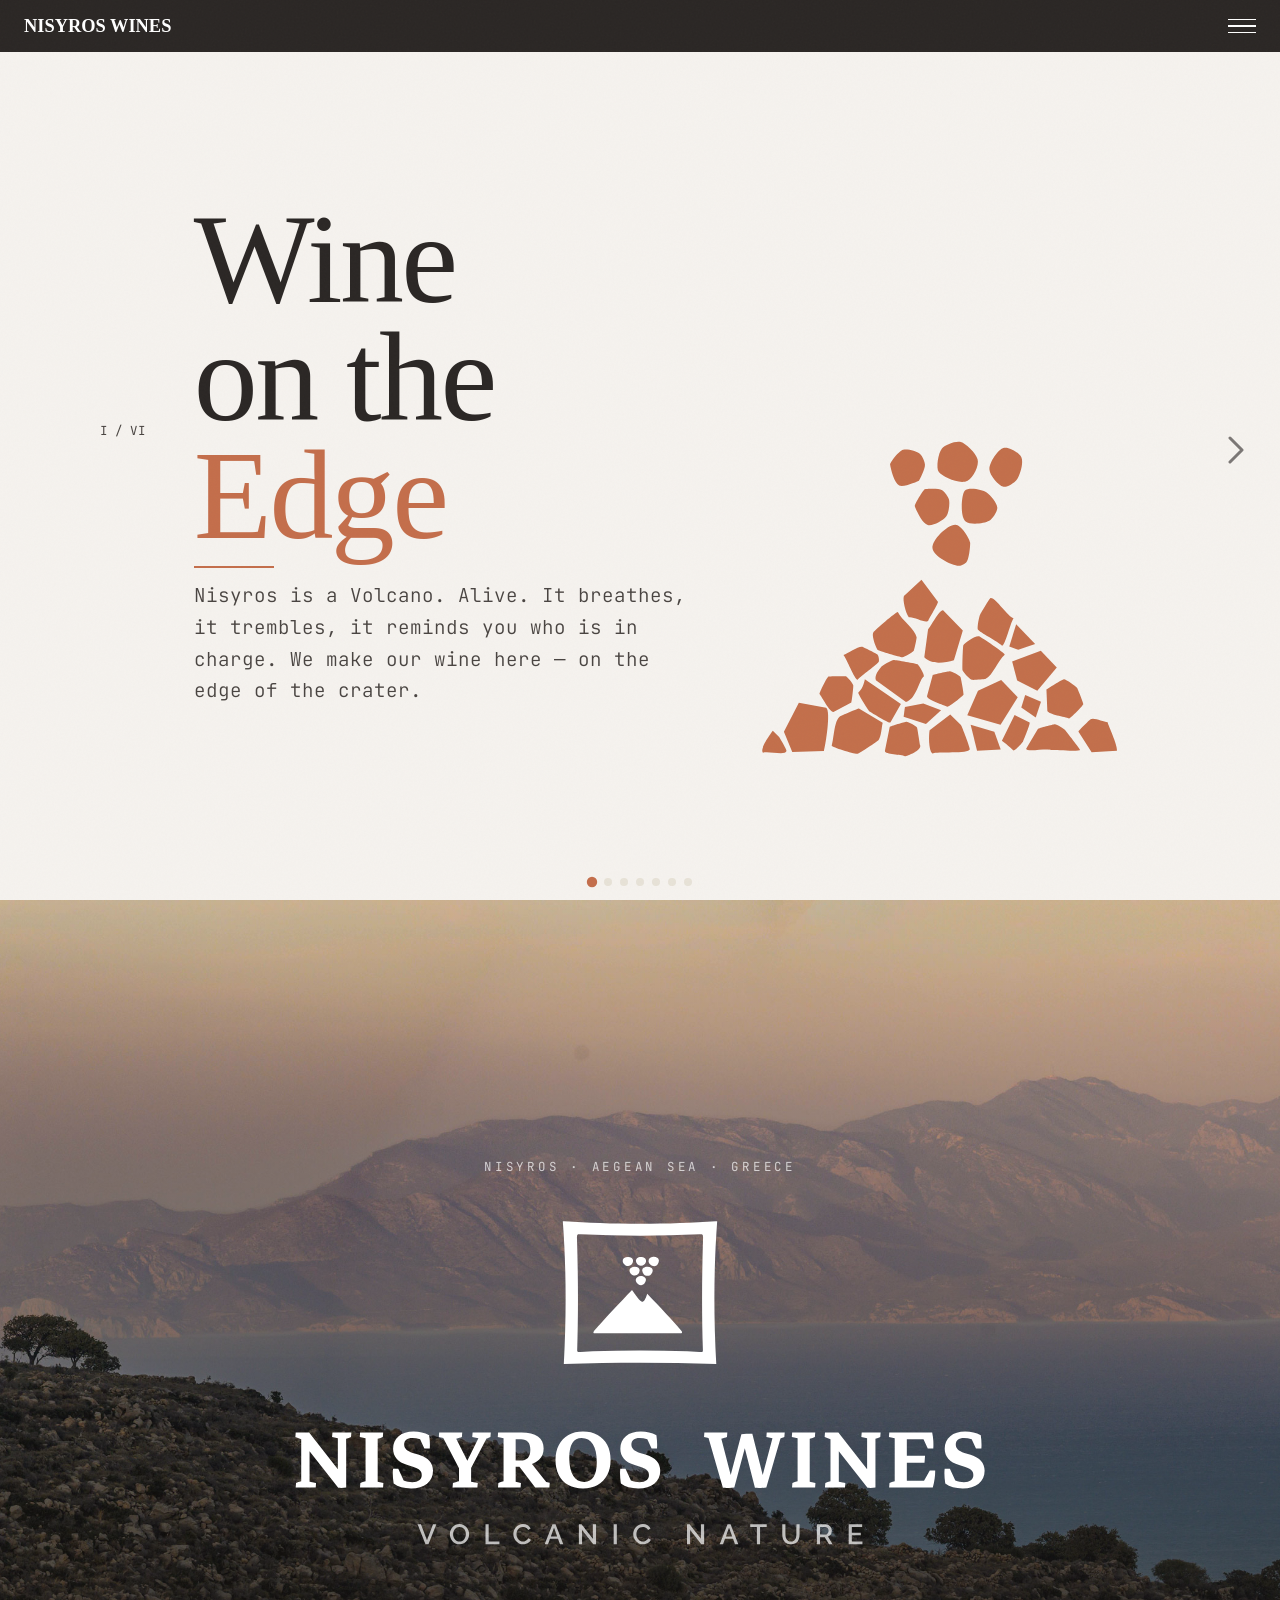
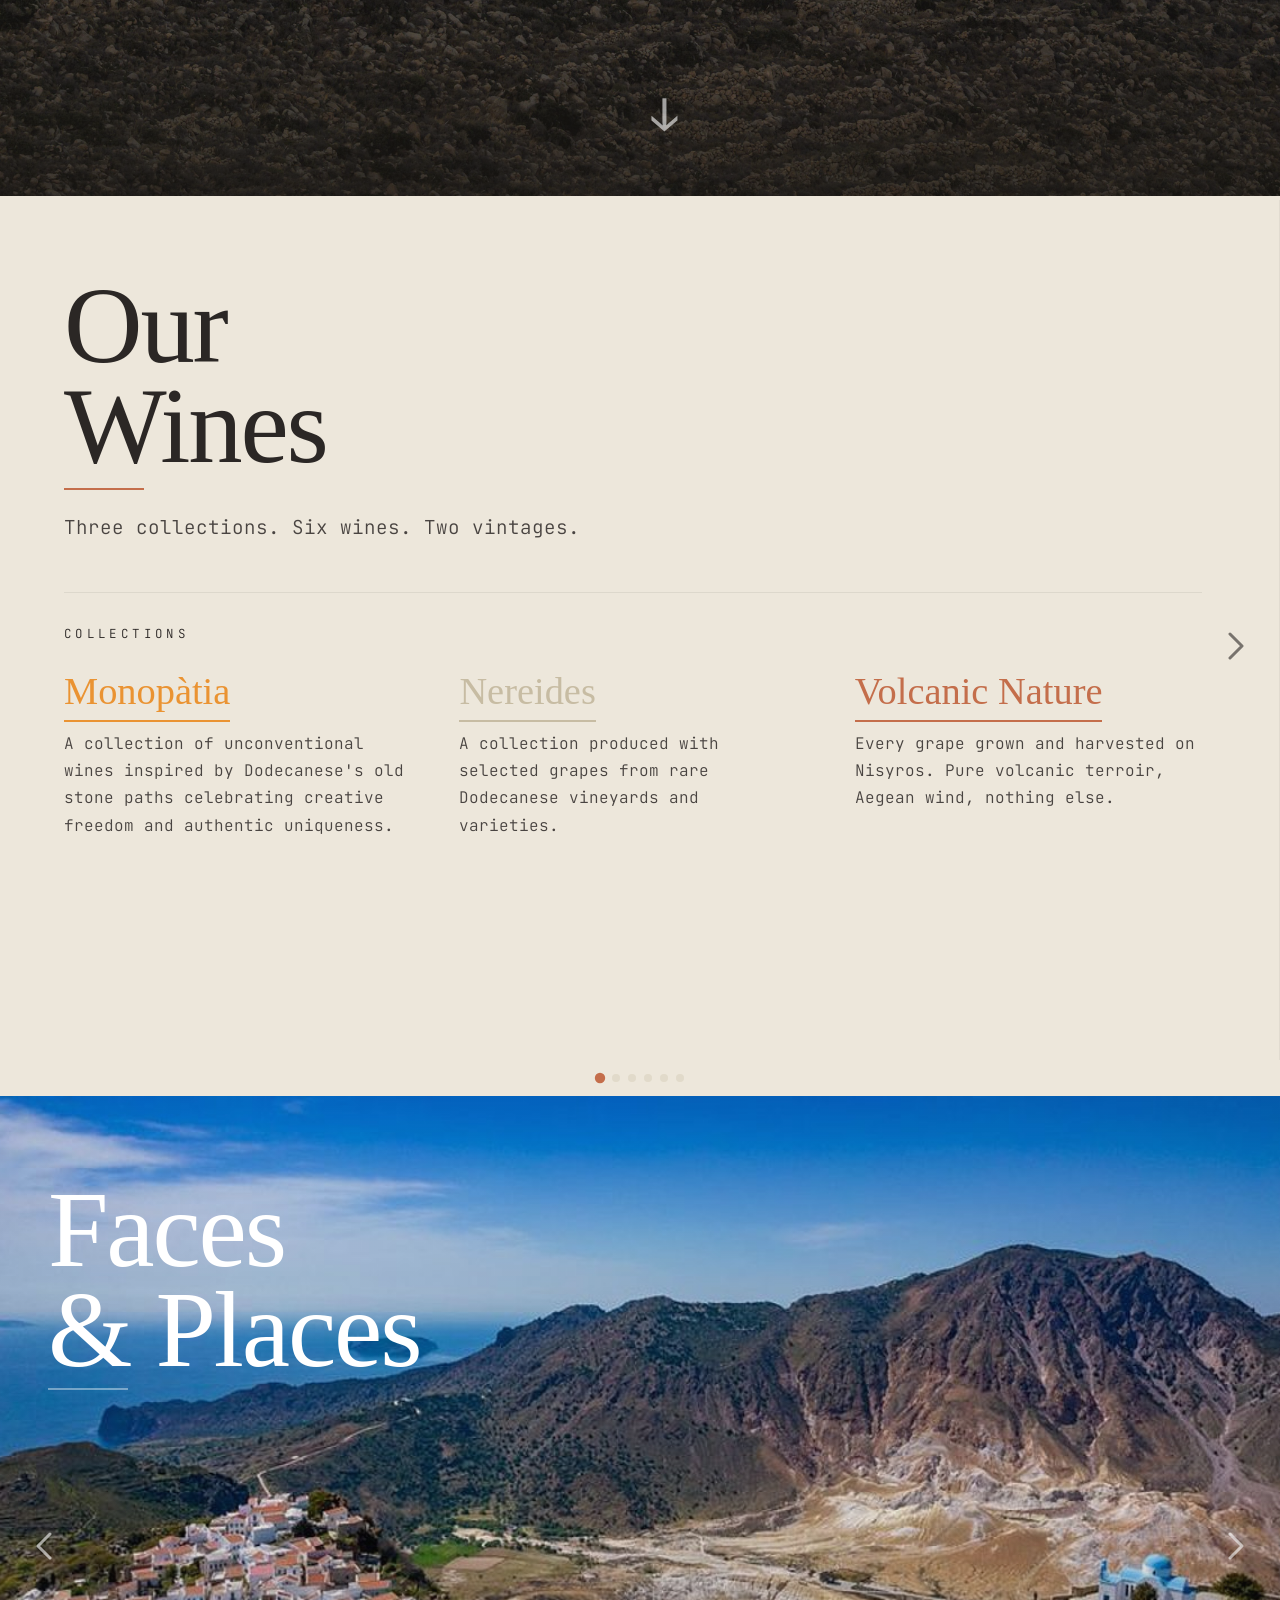
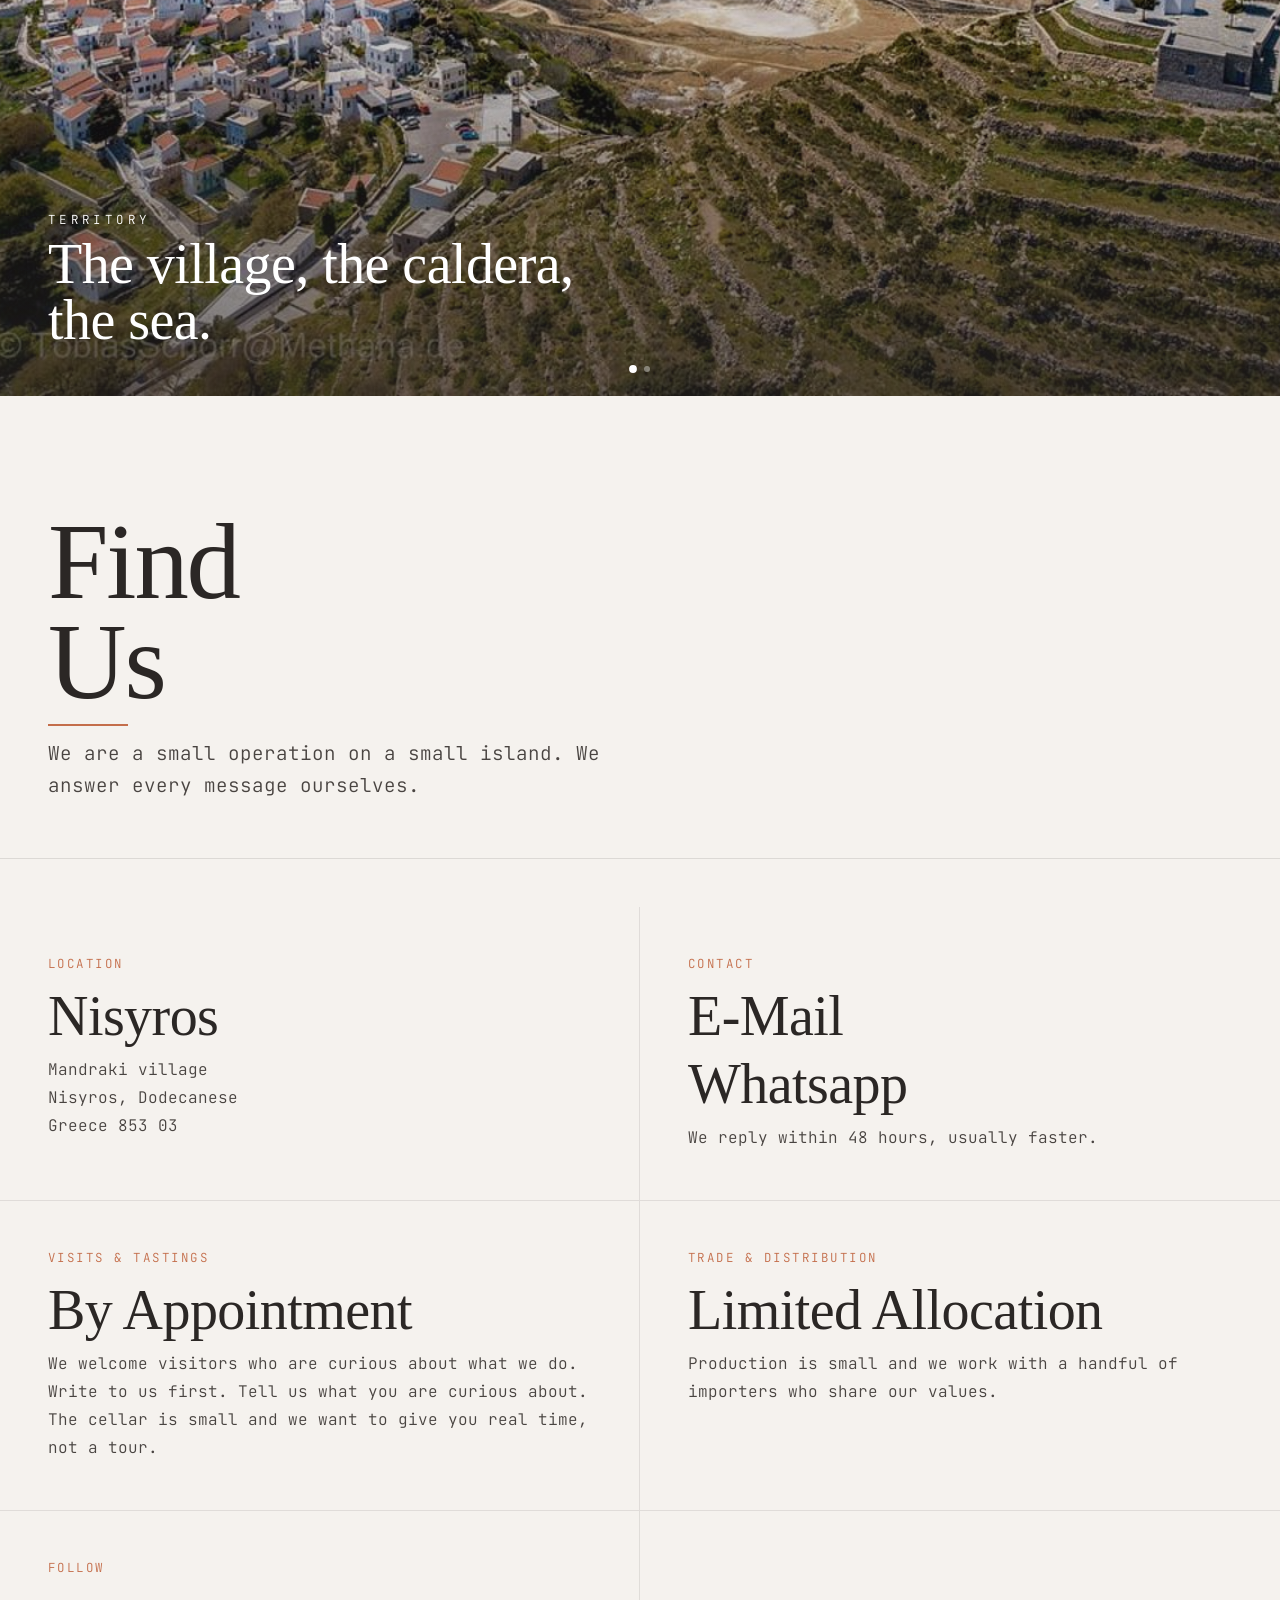
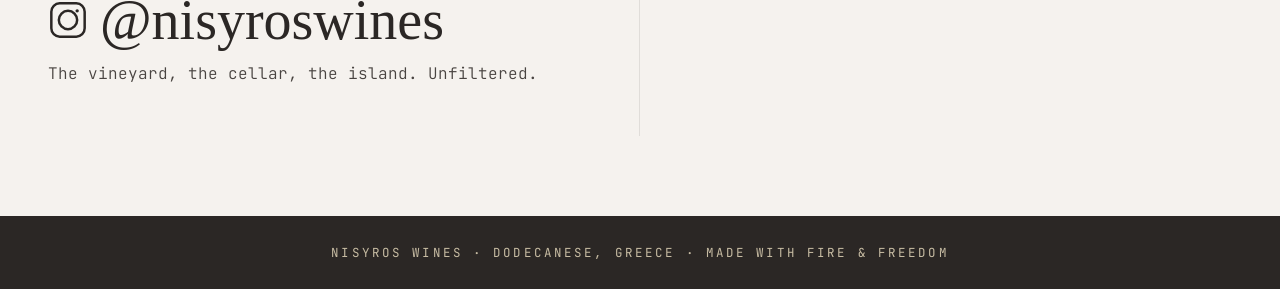
==== commit 9844ec47: "Add full CMS loading from Google Sheets (manifesto + config + wines) - Manifesto rebuilt: 6 slides (" ====
--- a/nisyros.html
+++ b/nisyros.html
@@ -40,13 +40,13 @@
 
     <!-- I: Edge -->
     <section class="page" id="m1">
-      <span class="slide-counter">I / VII</span>
+      <span class="slide-counter">I / VI</span>
       <div class="panel-text">
-        <div class="big line1 reveal on">Wine</div>
-        <div class="big line2 reveal d1 on">on the</div>
-        <div class="big red line3 reveal d2 on">Edge</div>
+        <div class="big line1 reveal on" data-cms="m1_line1">Wine</div>
+        <div class="big line2 reveal d1 on" data-cms="m1_line2">on the</div>
+        <div class="big red line3 reveal d2 on" data-cms="m1_line3">Edge</div>
         <hr class="slash reveal d3 on">
-        <p class="quote reveal d3 on">The volcano beneath Nisyros is still alive. It breathes, it trembles, it reminds you who is in charge. We make our wine here — on the edge of the crater.</p>
+        <p class="quote reveal d3 on" data-cms="m1_body">Nisyros is a Volcano. Alive. It breathes, it trembles, it reminds you who is in charge. We make our wine here — on the edge of the crater.</p>
       </div>
       <div class="panel-illust reveal d2 on">
         <img src="assets/1.svg" alt="Edge illustration">
@@ -55,103 +55,87 @@
 
     <!-- II: Nothing -->
     <section class="page" id="m2">
-      <span class="slide-counter">II / VII</span>
+      <span class="slide-counter">II / VI</span>
       <div class="panel-text">
-        <div class="big md line1 reveal">Almost</div>
-        <div class="big md red line2 reveal d1">Nothing</div>
+        <div class="big md line1 reveal" data-cms="m2_line1">Almost</div>
+        <div class="big md red line2 reveal d1" data-cms="m2_line2">Nothing</div>
         <hr class="slash reveal d2">
-        <p class="quote reveal d2">Minimal intervention is not a technique — it is a form of respect. Our job is to protect without interfering. We step back so the vine can speak.</p>
+        <p class="quote reveal d2" data-cms="m2_body">Minimal intervention in winemaking is a form of love and respect. Our job is to protect without interfering. We step back so the vine can speak.</p>
       </div>
       <div class="panel-illust reveal d2">
         <img src="assets/2.svg" alt="Nothing illustration">
       </div>
     </section>
 
-    <!-- III: defines -->
+    <!-- III: Land -->
     <section class="page" id="m3">
-      <span class="slide-counter">III / VII</span>
+      <span class="slide-counter">III / VI</span>
       <div class="panel-text">
-        <div class="big sm line1 reveal">No labels</div>
-        <div class="big sm red line2 reveal d1">defines</div>
-        <div class="big sm line3 reveal d2">Us</div>
+        <div class="big md line1 reveal" data-cms="m3_line1">With the</div>
+        <div class="big md red line2 reveal d1" data-cms="m3_line2">Land</div>
+        <hr class="slash reveal d2">
+        <p class="quote reveal d2" data-cms="m3_body">The volcanic soil of Nisyros is a blessed land. We are guests and, for a moment, caretakers. For millennia agriculture sustained life on the island. We work to revive the fundamental values of that tradition, with respect and endless dedication. The vine must live here long after we are gone.</p>
+      </div>
+      <div class="panel-illust reveal d2">
+        <img src="assets/3.svg" alt="Land illustration">
+      </div>
+    </section>
+
+    <!-- IV: Shoulders of Giants -->
+    <section class="page" id="m4">
+      <span class="slide-counter">IV / VI</span>
+      <div class="panel-text">
+        <div class="big sm line1 reveal" data-cms="m4_line1">On the</div>
+        <div class="big sm line2 reveal d1" data-cms="m4_line2">Shoulders</div>
+        <div class="big sm red line3 reveal d2" data-cms="m4_line3">of Giants</div>
         <hr class="slash reveal d3">
-        <p class="quote reveal d3">Not Biodynamics. Not Organic. Not Natural with a capital N. We respect these traditions — and we refuse to be imprisoned by them. Labels are for bottles, not for makers.</p>
+        <p class="quote reveal d3" data-cms="m4_body">We read the books, sat with our elders, learned the local traditions. We study fermentation, microbiology, viticulture — everything that happens inside every tank and bottle. We respect the rules of physics and nature: temperature, pressure, time, climate, seasons. Knowledge is our freedom.</p>
       </div>
       <div class="panel-illust reveal d2">
-        <img src="assets/3.svg" alt="Labels illustration">
+        <img src="assets/4.svg" alt="Shoulders illustration">
       </div>
     </section>
 
-    <!-- IV: Fail -->
-    <section class="page" id="m4">
-      <span class="slide-counter">IV / VII</span>
+    <!-- V: Fail -->
+    <section class="page" id="m5">
+      <span class="slide-counter">V / VI</span>
       <div class="panel-text">
-        <div class="big line1 reveal">We try</div>
-        <div class="big line2 reveal d1">things that</div>
-        <div class="big red line3 reveal d2">Fail</div>
+        <div class="big line1 reveal" data-cms="m5_line1">We try</div>
+        <div class="big line2 reveal d1" data-cms="m5_line2">things that</div>
+        <div class="big red line3 reveal d2" data-cms="m5_line3">Fail</div>
         <hr class="slash reveal d3">
-        <p class="quote reveal d3">We look for rare vineyards, ferment in unusual vessels, blend what shouldn't be blended — and sometimes something extraordinary happens. Failure is part of the vintage.</p>
+        <p class="quote reveal d3" data-cms="m5_body">We look for rare vineyards, ferment in unusual vessels, blend the unexpected. Failure is an essential part of creation. But sometimes something extraordinary happens. And nothing leaves our cellar unless we are really proud of it.</p>
       </div>
       <div class="panel-illust reveal d2">
-        <img src="assets/4.svg" alt="Fail illustration">
+        <img src="assets/5.svg" alt="Fail illustration">
       </div>
     </section>
 
-    <!-- V: Land -->
-    <section class="page" id="m5">
-      <span class="slide-counter">V / VII</span>
+    <!-- VI: We Do What We Say -->
+    <section class="page" id="m6">
+      <span class="slide-counter">VI / VI</span>
       <div class="panel-text">
-        <div class="big md line1 reveal">With the</div>
-        <div class="big md red line2 reveal d1">Land</div>
-        <div class="big md line3 reveal d2">Not Against</div>
-        <hr class="slash reveal d3">
-        <p class="quote reveal d3">The volcanic soil of Nisyros has sustained life for millennia. We are its caretakers. No shortcuts that poison. No yields that exhaust. The vine must live here long after we are gone.</p>
-      </div>
-      <div class="panel-illust reveal d2">
-        <img src="assets/5.svg" alt="Land illustration">
+        <div class="big md line1 reveal" data-cms="m6_line1">We Do</div>
+        <div class="big md red line2 reveal d1" data-cms="m6_line2">What we Say</div>
+        <hr class="slash reveal d2">
+        <p class="quote reveal d2" data-cms="m6_body">We share the story, the vineyard, the vintage, every step of the process. The bright moments, the dark hours. We do what we say. We say what we do. That's what you will find in the bottle.</p>
+      </div>
+      <div class="panel-illust reveal d1">
+        <img src="assets/6.svg" alt="We Do illustration">
       </div>
     </section>
 
-    <!-- VI: Alive -->
-    <section class="page" id="m6">
-      <span class="slide-counter">VI / VII</span>
-      <div class="panel-text">
-        <div class="big line1 reveal">Wine is</div>
-        <div class="big red line2 reveal d1">Alive</div>
-        <hr class="slash reveal d2">
-        <p class="quote reveal d2">It changes in the bottle, in the glass, across the years. It has moods. It surprises. It rewards patience and punishes haste. We make wine that is unique, authentic, unrepeatable.</p>
-      </div>
-      <div class="panel-illust reveal d1">
-        <img src="assets/6.svg" alt="Alive illustration">
-      </div>
-    </section>
-
-    <!-- VII: Freedom -->
-    <section class="page" id="m7">
-      <span class="slide-counter">VII / VII</span>
-      <div class="panel-text">
-        <div class="big md line1 reveal">Knowledge</div>
-        <div class="big md line2 reveal d1">is our</div>
-        <div class="big md red line3 reveal d2">Freedom</div>
-        <hr class="slash reveal d3">
-        <p class="quote reveal d3">We read the books, sat with our elders, learned the local traditions. We studied fermentation kinetics, microbiology, viticulture, chemistry — happening inside every tank, every bottle, every glass. Everything else is a recommendation.</p>
-      </div>
-      <div class="panel-illust reveal d2">
-        <img src="assets/7.svg" alt="Freedom illustration">
-      </div>
-    </section>
-
-    <!-- CREDO: True. -->
+    <!-- CREDO: A Wine that Belongs -->
     <section class="page" id="credo">
       <div class="panel-text">
-        <div class="big line1 reveal">Not</div>
-        <div class="big line2 reveal d1">Perfect.</div>
-        <div class="big red line3 reveal d2" style="margin-top:0.08em;">True.</div>
+        <div class="big line1 reveal" data-cms="credo_line1">A Wine</div>
+        <div class="big line2 reveal d1" data-cms="credo_line2">that</div>
+        <div class="big red line3 reveal d2" style="margin-top:0.08em;" data-cms="credo_line3">Belongs</div>
         <hr class="slash reveal d3">
-        <p class="sub reveal d3">Born from fire, shaped by freedom, honest about where it comes from. That is the only thing we will ever promise you.</p>
+        <p class="sub reveal d3" data-cms="credo_body">Every bottle carries the energy of the Aegean sea, a place unlike any other. The sun that burns without apology. The sea that holds the light at sunset. The wind and the waves. The fire beneath your feet. These islands are vibrant — and so is the wine they give us. Unique, unrepeatable. True to the land. Clean in the glass.</p>
       </div>
       <div class="panel-illust reveal d2">
-        <img src="assets/8.svg" alt="True illustration">
+        <img src="assets/8.svg" alt="Credo illustration">
       </div>
       <span class="scroll-hint-down reveal d3" data-target="hero">↓</span>
     </section>
@@ -185,21 +169,21 @@
         <div class="big md reveal on">Our</div>
         <div class="big md reveal d1 on">Wines</div>
         <hr class="slash reveal d2 on">
-        <p class="quote reveal d2 on" id="wines-subtitle">Three collections. Six wines. Two vintages.</p>
+        <p class="quote reveal d2 on" id="wines-subtitle" data-cms="wines_subtitle">Three collections. Six wines. Two vintages.</p>
         <div style="margin-top:48px;padding-top:32px;border-top:1px solid rgba(41,37,35,0.08);">
           <p class="collections-label">Collections</p>
           <div class="collections-grid">
             <div class="collection-item">
-              <h3 class="collection-name" id="coll-1-name" style="color:#EA9332;">Monopàtia</h3>
-              <p class="collection-desc" id="coll-1-desc">A collection of unconventional wines inspired by Dodecanese's old stone paths celebrating creative freedom and authentic uniqueness.</p>
+              <h3 class="collection-name" id="coll-1-name" style="color:#EA9332;" data-cms="coll_1_name">Monopàtia</h3>
+              <p class="collection-desc" id="coll-1-desc" data-cms="coll_1_desc">A collection of unconventional wines inspired by Dodecanese's old stone paths celebrating creative freedom and authentic uniqueness.</p>
             </div>
             <div class="collection-item">
-              <h3 class="collection-name" id="coll-2-name" style="color:#C7BCA3;">Nereides</h3>
-              <p class="collection-desc" id="coll-2-desc">A collection produced with selected grapes from rare Dodecanese vineyards and varieties.</p>
+              <h3 class="collection-name" id="coll-2-name" style="color:#C7BCA3;" data-cms="coll_2_name">Nereides</h3>
+              <p class="collection-desc" id="coll-2-desc" data-cms="coll_2_desc">A collection produced with selected grapes from rare Dodecanese vineyards and varieties.</p>
             </div>
             <div class="collection-item">
-              <h3 class="collection-name" id="coll-3-name" style="color:#C46E4B;">Volcanica</h3>
-              <p class="collection-desc" id="coll-3-desc">Single-island wines. Every grape grown and harvested on Nisyros. Pure volcanic terroir, Aegean wind, nothing else.</p>
+              <h3 class="collection-name" id="coll-3-name" style="color:#C46E4B;" data-cms="coll_3_name">Volcanic Nature</h3>
+              <p class="collection-desc" id="coll-3-desc" data-cms="coll_3_desc">Every grape grown and harvested on Nisyros. Pure volcanic terroir, Aegean wind, nothing else.</p>
             </div>
           </div>
         </div>
@@ -326,33 +310,33 @@
     <div class="big md reveal">Find</div>
     <div class="big md reveal d1">Us</div>
     <hr class="slash reveal d2">
-    <p class="quote reveal d2">We are a small operation on a small island. We answer every message ourselves.</p>
+    <p class="quote reveal d2" data-cms="contact_subtitle">We are a small operation on a small island. We answer every message ourselves.</p>
   </div>
   <div class="contact-grid">
 
     <div class="contact-block reveal" id="contact-loc">
       <p class="contact-label">Location</p>
-      <div class="contact-value">Nisyros</div>
-      <p class="contact-sub">Mandraki village<br>Nisyros, Dodecanese<br>Greece 853 03</p>
+      <div class="contact-value" data-cms="contact_loc_value">Nisyros</div>
+      <p class="contact-sub" data-cms="contact_loc_sub">Mandraki village<br>Nisyros, Dodecanese<br>Greece 853 03</p>
     </div>
 
     <div class="contact-block reveal d1" id="contact-reach">
       <p class="contact-label">Contact</p>
-      <div class="contact-value"><a href="mailto:hello@nisyroswines.gr">e-mail</a></div>
+      <div class="contact-value"><a href="mailto:daily@nisyroswines.com" data-cms-email="contact_email_value">e-mail</a></div>
       <div class="contact-value"><a href="https://wa.me/393467069610" target="_blank" rel="noopener">whatsapp</a></div>
-      <p class="contact-sub" style="margin-top:12px;">We reply within 48 hours, usually faster.</p>
+      <p class="contact-sub" style="margin-top:12px;" data-cms="contact_email_sub">We reply within 48 hours, usually faster.</p>
     </div>
 
     <div class="contact-block reveal d2" id="contact-visits">
       <p class="contact-label">Visits &amp; Tastings</p>
-      <div class="contact-value contact-value--sm">By appointment</div>
-      <p class="contact-sub">We welcome visitors who want to understand what we do. Write to us first. The cellar is small and we want to give you real time, not a tour.</p>
+      <div class="contact-value contact-value--sm" data-cms="contact_visits_value">By appointment</div>
+      <p class="contact-sub" data-cms="contact_visits_sub">We welcome visitors who are curious about what we do. Write to us first. Tell us what you are curious about. The cellar is small and we want to give you real time, not a tour.</p>
     </div>
 
     <div class="contact-block reveal d3" id="contact-trade">
       <p class="contact-label">Trade &amp; Distribution</p>
-      <div class="contact-value contact-value--sm">Limited allocation</div>
-      <p class="contact-sub">Production is small. We work with importers who share our values. Tell us about your customers, not your margins.</p>
+      <div class="contact-value contact-value--sm" data-cms="contact_trade_value">Limited allocation</div>
+      <p class="contact-sub" data-cms="contact_trade_sub">Production is small and we work with a handful of importers who share our values.</p>
     </div>
 
     <div class="contact-block reveal d3" id="contact-social">
@@ -367,7 +351,7 @@
   </div>
 </section>
 
-<footer>Nisyros Wines · Dodecanese, Greece · Made with fire &amp; freedom</footer>
+<footer data-cms="footer_text">Nisyros Wines · Dodecanese, Greece · Made with fire &amp; freedom</footer>
 
 <script>
 /* ── SCROLL REVEAL ── */
@@ -590,8 +574,9 @@
 }, { threshold: 0.2 });
 document.querySelectorAll('#m1,#hero,#wines-wrapper,#faces,#contact').forEach(el => navObs.observe(el));
 
-/* CMS — wines only (faces managed via HTML for now) */
-const SHEET_WINES = 'https://docs.google.com/spreadsheets/d/e/2PACX-1vQGec_ewoWxtdcEXP05iJm4v2LHOoyW5sZc2bSBRVMzX7vlJIX8duf1JD--qMhpihBVgHMnHJxrgwkL/pub?gid=1993474932&single=true&output=csv';
+/* CMS — config (Sheet1) + wines */
+const SHEET_CONFIG = 'https://docs.google.com/spreadsheets/d/e/2PACX-1vQGec_ewoWxtdcEXP05iJm4v2LHOoyW5sZc2bSBRVMzX7vlJIX8duf1JD--qMhpihBVgHMnHJxrgwkL/pub?gid=1620319001&single=true&output=csv';
+const SHEET_WINES  = 'https://docs.google.com/spreadsheets/d/e/2PACX-1vQGec_ewoWxtdcEXP05iJm4v2LHOoyW5sZc2bSBRVMzX7vlJIX8duf1JD--qMhpihBVgHMnHJxrgwkL/pub?gid=1993474932&single=true&output=csv';
 function driveUrl(u){if(!u)return'';var m=u.match(/\/d\/([a-zA-Z0-9_-]+)/)||u.match(/[?&]id=([a-zA-Z0-9_-]+)/);return m?'https://lh3.googleusercontent.com/d/'+m[1]+'=s1600':u;}
 function joinCSVLines(t){var r=[],c='',q=false;for(var i=0;i<t.length;i++){var ch=t[i];if(ch==='"'){q=!q;c+=ch;}else if((ch==='\n'||(ch==='\r'&&t[i+1]==='\n'))&&q){c+=' ';if(ch==='\r')i++;}else if(ch==='\r'){}else if(ch==='\n'){r.push(c);c='';}else c+=ch;}if(c)r.push(c);return r;}
 function splitRow(row){var r=[],c='',q=false;for(var i=0;i<row.length;i++){var ch=row[i];if(ch==='"'){if(q&&row[i+1]==='"'){c+='"';i++;}else q=!q;}else if(ch===','&&!q){r.push(c);c='';}else c+=ch;}r.push(c);return r;}
@@ -615,6 +600,44 @@
   throw new Error('fetchSheet: all attempts failed');
 }
 
+function parseConfig(text){
+  var cfg={}, lines=joinCSVLines(text.trim());
+  lines.forEach(function(line){
+    var row=splitRow(line);
+    var key=(row[0]||'').replace(/^"|"$/g,'').trim();
+    var val=(row[1]||'').replace(/^"|"$/g,'').trim();
+    if(!key||key.charCodeAt(0)===0x25b8)return;
+    cfg[key]=val;
+  });
+  return cfg;
+}
+
+async function loadConfig(){
+  try{
+    var cfg=parseConfig(await fetchSheet(SHEET_CONFIG));
+    if(!Object.keys(cfg).length)return;
+    // Apply plain text fields
+    document.querySelectorAll('[data-cms]').forEach(function(el){
+      var key=el.dataset.cms;
+      if(cfg[key]!==undefined&&cfg[key]!==''){
+        // Handle \n in contact sub fields
+        if(el.dataset.cms.endsWith('_sub')&&cfg[key].indexOf('\\n')>-1){
+          el.innerHTML=cfg[key].replace(/\\n/g,'<br>');
+        } else {
+          el.textContent=cfg[key];
+        }
+      }
+    });
+    // Update email link href
+    document.querySelectorAll('[data-cms-email]').forEach(function(el){
+      var key=el.dataset.cmsEmail;
+      if(cfg[key]){
+        el.href='mailto:'+cfg[key];
+      }
+    });
+  }catch(e){console.warn('[CMS] config',e);}
+}
+
 function renderWineBody(body){var labels=['Story','Winemaking','Tasting Notes'],parts=body.split('|||').map(s=>s.trim()).filter(Boolean);if(parts.length>=3)return'<div class="wine-body">'+parts.slice(0,3).map((p,i)=>'<div class="wine-body-section"><p class="wine-body-label">'+labels[i]+'</p><p class="wine-body-text">'+p+'</p></div>').join('')+'</div>';return'<div class="wine-body"><p class="wine-body-text">'+body+'</p></div>';}
 
 async function loadCMS(){
@@ -635,6 +658,7 @@
     if (wScroll && wDots) setupDots(wScroll, wDots);
   } catch(e) { console.warn('[CMS] wines', e); }
 }
+loadConfig();
 loadCMS();
 </script>
 </body>
--- a/nisyros.css
+++ b/nisyros.css
@@ -269,18 +269,16 @@
 #m4 { background: var(--bg-alt); }
 #m5 { background: var(--bg); }
 #m6 { background: var(--bg-alt); }
-#m7 { background: var(--bg); }
-
-/* slides II, IV, VII → amber accent */
+/* slides II, IV, VI → amber accent */
 #m2 .big.red { color: var(--amber); }
 #m2 hr.slash { border-top-color: var(--amber); }
 #m4 .big.red { color: var(--amber); }
 #m4 hr.slash { border-top-color: var(--amber); }
-#m7 .big.red { color: var(--amber); }
-#m7 hr.slash { border-top-color: var(--amber); }
+#m6 .big.red { color: var(--amber); }
+#m6 hr.slash { border-top-color: var(--amber); }
 
 /* illustration colours per slide */
-/* slides 2,4,7: colour set directly in SVG files (#EA9332) */
+/* slides 2,4,6: colour set directly in SVG files (#EA9332) */
 #credo .panel-illust img {
   filter: brightness(0.15);
 }
@@ -397,14 +395,11 @@
 .faces-header-overlay hr.slash { border-top-color: rgba(255,255,255,0.4); }
 
 /* ── CONTACT ── */
-#contact { background: var(--bg); min-height: auto; padding-top: 0; padding-bottom: 80px; }
+#contact { background: var(--bg); min-height: auto; padding-top: calc(var(--nav-h) + 64px); padding-bottom: 80px; }
+#contact .section-header { padding: 0 28px 48px; border-bottom: 1px solid rgba(41,37,35,0.12); margin-bottom: 48px; }
 .contact-grid { display: grid; grid-template-columns: 1fr; }
-.contact-col { display: flex; flex-direction: column; }
-.contact-header { padding: calc(var(--nav-h) + 64px) 28px 48px; border-bottom: 1px solid rgba(41,37,35,0.12); }
 .contact-block { padding: 40px 28px; border-bottom: 1px solid rgba(41,37,35,0.1); position: relative; }
-.contact-col .contact-block:last-child { border-bottom: none; }
-.contact-map-link { display: inline-block; font-family: var(--h6-family); font-weight: 300; font-size: var(--h6); letter-spacing: 0.2em; text-transform: uppercase; color: var(--muted); text-decoration: none; margin-top: 16px; padding-bottom: 2px; border-bottom: 1px solid rgba(41,37,35,0.25); transition: color 0.2s, border-color 0.2s; }
-.contact-map-link:hover { color: var(--red); border-color: var(--red); }
+.contact-block:last-child { border-bottom: none; }
 .contact-label { font-family: var(--h6-family); font-weight: 300; font-size: var(--h6); letter-spacing: 0.2em; text-transform: uppercase; color: var(--red); margin-bottom: 16px; }
 .contact-value { font-family: bookmania, Georgia, serif; font-weight: 400; font-size: var(--h3); line-height: 1.0; letter-spacing: -0.01em; color: var(--ink); margin-bottom: 12px; text-transform: capitalize; }
 .contact-value a { color: inherit; text-decoration: none; transition: color 0.2s; }
@@ -497,7 +492,7 @@
   .scroll-chevron svg { width: 28px; height: 28px; }
   .faces-prev, .faces-next { width: 56px; height: 56px; }
   .faces-prev svg, .faces-next svg { width: 32px; height: 32px; }
-  .contact-header { padding: calc(var(--nav-h) + 40px) 24px 32px; }
+  #contact .section-header { padding: 0 24px 32px; }
   .contact-block { padding: 32px 24px; }
   .contact-form { padding: 40px 24px; }
 }
@@ -506,14 +501,13 @@
 @media (min-width: 640px) {
   .page { padding: calc(var(--nav-h) + 24px) 100px 32px; gap: 48px; }
   hr.slash { width: 80px; }
-  .contact-header { padding: calc(var(--nav-h) + 64px) 48px 56px; }
+  #contact .section-header { padding: 0 48px 56px; }
   .collections-grid { grid-template-columns: 1fr 1fr 1fr; gap: 48px; }
   .contact-block { padding: 48px 48px; }
   .contact-form { padding: 56px 48px; }
 }
 @media (min-width: 1024px) {
   .contact-grid { grid-template-columns: 1fr 1fr; }
-  .contact-col-1 { border-right: 1px solid rgba(41,37,35,0.1); }
-  .contact-col .contact-block:last-child { border-bottom: 1px solid rgba(41,37,35,0.1); }
-  .contact-col-2 .contact-block:last-child { border-bottom: none; }
-}
+  .contact-block { border-right: 1px solid rgba(41,37,35,0.1); }
+  .contact-block:nth-child(even) { border-right: none; }
+}
